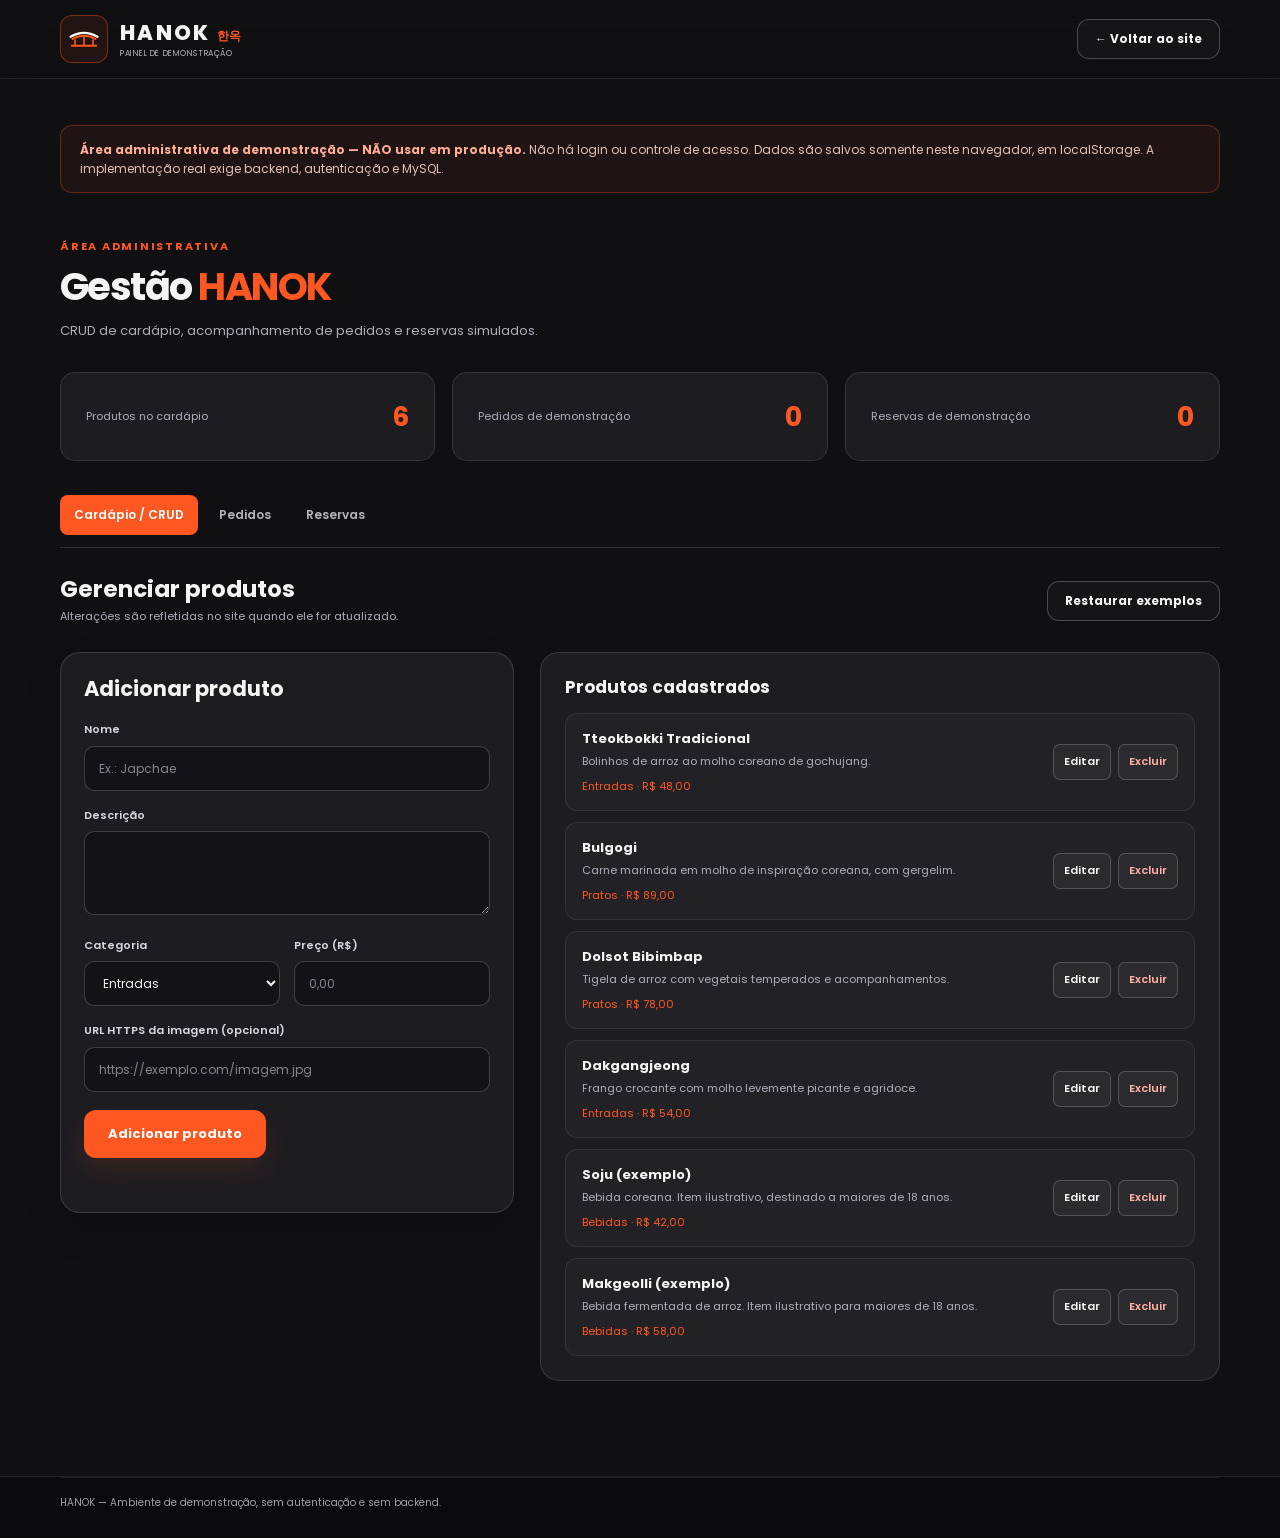
==== project/admin.html @ 53073b42 "feat: organizar website, identidade visual e painel inicial" ====
<!doctype html>
<html lang="pt-BR">
<head>
  <meta charset="utf-8"><meta name="viewport" content="width=device-width, initial-scale=1"><meta name="theme-color" content="#101013">
  <meta name="robots" content="noindex,nofollow"><title>HANOK | Administração de demonstração</title>
  <link rel="preconnect" href="https://fonts.googleapis.com"><link rel="preconnect" href="https://fonts.gstatic.com" crossorigin><link href="https://fonts.googleapis.com/css2?family=Poppins:wght@300;400;500;600;700;800&display=swap" rel="stylesheet">
  <link rel="stylesheet" href="css/styles.css"><script src="js/shared.js" defer></script><script src="js/admin.js" defer></script>
</head>
<body class="admin-page">
  <a class="skip-link" href="#conteudo">Ir para conteúdo</a>
  <header class="site-header"><div class="container header-inner"><a class="brand" href="index.html"><span class="brand-symbol" aria-hidden="true"><svg viewBox="0 0 100 66" fill="none" stroke="currentColor" stroke-linecap="round" stroke-linejoin="round"><path d="M8 26 Q50 1 92 26" stroke="white" stroke-width="7"/><path d="M14 33 Q50 13 86 33" stroke-width="6"/><path d="M22 36V54 M50 28V54 M78 36V54" stroke-width="5"/><path d="M12 54H88" stroke-width="6"/></svg></span><span class="brand-wordmark"><strong>HANOK <small>한옥</small></strong><span>Painel de demonstração</span></span></a><a class="button button-outline button-small" href="index.html">← Voltar ao site</a></div></header>
  <main class="container admin-main" id="conteudo"><div class="admin-alert"><strong>Área administrativa de demonstração — NÃO usar em produção.</strong> Não há login ou controle de acesso. Dados são salvos somente neste navegador, em localStorage. A implementação real exige backend, autenticação e MySQL.</div>
    <div class="section-heading admin-title"><span class="eyebrow">Área administrativa</span><h1>Gestão <span>HANOK</span></h1><p>CRUD de cardápio, acompanhamento de pedidos e reservas simulados.</p></div>
    <section class="stats-grid" aria-label="Resumo"><article class="stat-card"><span>Produtos no cardápio</span><strong id="stat-products">0</strong></article><article class="stat-card"><span>Pedidos de demonstração</span><strong id="stat-orders">0</strong></article><article class="stat-card"><span>Reservas de demonstração</span><strong id="stat-reservations">0</strong></article></section>
    <div class="admin-tabs" role="group" aria-label="Seções de administração"><button type="button" data-panel="products-panel" class="admin-tab active" aria-pressed="true">Cardápio / CRUD</button><button type="button" data-panel="orders-panel" class="admin-tab" aria-pressed="false">Pedidos</button><button type="button" data-panel="reservations-panel" class="admin-tab" aria-pressed="false">Reservas</button></div>
    <section id="products-panel" class="admin-panel" aria-labelledby="products-heading"><div class="section-top"><div><h2 id="products-heading">Gerenciar produtos</h2><p class="muted">Alterações são refletidas no site quando ele for atualizado.</p></div><button id="reset-products" type="button" class="button button-outline button-small">Restaurar exemplos</button></div><div class="admin-columns"><form id="product-form" class="form-card"><h3 id="product-form-title">Adicionar produto</h3><input type="hidden" name="id"><label>Nome <input type="text" name="name" maxlength="75" required placeholder="Ex.: Japchae"></label><label>Descrição <textarea name="description" maxlength="240" rows="3" required></textarea></label><div class="form-row"><label>Categoria <select name="category" required><option value="entradas">Entradas</option><option value="pratos">Pratos</option><option value="bebidas">Bebidas</option></select></label><label>Preço (R$) <input name="price" type="number" step="0.01" min="0.01" max="99999" required placeholder="0,00"></label></div><label>URL HTTPS da imagem (opcional) <input type="url" name="image" maxlength="400" placeholder="https://exemplo.com/imagem.jpg"></label><div class="form-actions"><button class="button button-primary" type="submit" id="save-product">Adicionar produto</button><button class="button button-outline" type="button" id="cancel-edit" hidden>Cancelar edição</button></div><p id="product-feedback" role="status" aria-live="polite" class="form-feedback"></p></form><div class="admin-data-card"><h3>Produtos cadastrados</h3><div id="products-list" class="admin-list" aria-live="polite"></div></div></div></section>
    <section id="orders-panel" class="admin-panel" aria-labelledby="orders-heading" hidden><div class="section-top"><div><h2 id="orders-heading">Pedidos registrados</h2><p class="muted">Somente pedidos simulados feitos neste navegador.</p></div></div><div id="orders-list" class="admin-list" aria-live="polite"></div></section>
    <section id="reservations-panel" class="admin-panel" aria-labelledby="reservations-heading" hidden><div class="section-top"><div><h2 id="reservations-heading">Solicitações de reserva</h2><p class="muted">Não representam reservas confirmadas nem disponibilidade real.</p></div></div><div id="reservations-list" class="admin-list" aria-live="polite"></div></section>
  </main>
  <footer class="site-footer"><div class="container footer-bottom">HANOK — Ambiente de demonstração, sem autenticação e sem backend.</div></footer>
</body>
</html>
---- project/css/styles.css ----
/* HANOK — estilos organizados em arquivo externo, sem Tailwind em tempo de execução. */
:root{color-scheme:dark;--bg:#101013;--bg-2:#151519;--panel:#1c1c21;--panel-2:#25252b;--line:#35353e;--text:#f4f4f5;--muted:#adaeb9;--orange:#ff5722;--orange-hover:#e64a19;--cream:#ffddd1;--shadow:0 18px 58px #0006;--radius:18px}
*,*::before,*::after{box-sizing:border-box}
html{scroll-behavior:smooth;scroll-padding-top:100px}
body{margin:0;background:var(--bg);color:var(--text);font:400 15px/1.6 Poppins,Arial,sans-serif;-webkit-font-smoothing:antialiased}
body:has(dialog[open]){overflow:hidden}
[hidden]{display:none!important}
a{color:inherit;text-decoration:none}
a:hover{color:var(--orange)}
button,input,textarea,select{font:inherit}
button{cursor:pointer}
button:disabled{cursor:not-allowed;opacity:.55}
button,a,input,textarea,select{touch-action:manipulation}
:focus-visible{outline:3px solid #ff9c7d;outline-offset:3px}
img,svg{max-width:100%} img{display:block}
h1,h2,h3,h4,p{margin:0} h1,h2,h3{line-height:1.2}
p{color:var(--muted)}
.container{width:min(1160px,calc(100% - 40px));margin-inline:auto}
.sr-only{position:absolute;width:1px;height:1px;padding:0;margin:-1px;overflow:hidden;clip:rect(0,0,0,0);white-space:nowrap;border:0}
.skip-link{position:fixed;z-index:500;top:-80px;left:20px;padding:12px 18px;background:var(--orange);color:white;border-radius:8px}.skip-link:focus{top:12px}
.muted{color:var(--muted)}
.site-header{position:sticky;top:0;z-index:80;background:#101013f0;border-bottom:1px solid #ffffff18;backdrop-filter:blur(18px)}
.header-inner{min-height:78px;display:flex;align-items:center;justify-content:space-between;gap:22px}
.brand{display:flex;align-items:center;gap:12px;flex:0 0 auto}
.brand:hover{color:white}
.brand-symbol{height:48px;width:48px;display:grid;place-items:center;color:var(--orange);border:1px solid #ff572265;border-radius:12px;background:#ff572215;padding:7px}
.brand-symbol svg{width:100%;height:100%}
.brand-wordmark{display:flex;flex-direction:column;line-height:1.2}
.brand-wordmark strong{font-size:21px;letter-spacing:.11em;font-weight:800}
.brand-wordmark strong small{font-family:'Noto Serif KR',serif;letter-spacing:0;color:var(--orange);font-size:12px}
.brand-wordmark>span{color:#b3b3ba;text-transform:uppercase;letter-spacing:.07em;font-size:8px;margin-top:4px}
.primary-nav{display:flex;align-items:center;gap:24px;font-size:12px;font-weight:600}
.primary-nav a{color:#dddde3;transition:color .2s}.primary-nav a:hover,.primary-nav a:focus-visible{color:var(--orange)}
.primary-nav a.nav-secondary{color:var(--orange)}
.button{display:inline-flex;align-items:center;justify-content:center;gap:9px;min-height:48px;border:1px solid transparent;border-radius:12px;padding:12px 23px;font-size:13px;font-weight:700;line-height:1.3;text-align:center;transition:transform .2s,background .2s,border-color .2s,color .2s}
.button:hover{transform:translateY(-1px)}
.button-primary{background:var(--orange);color:#fff;box-shadow:0 12px 28px #ff572222}
.button-primary:hover{color:#fff;background:var(--orange-hover)}
.button-outline{color:var(--text);background:#ffffff06;border-color:#ffffff39}
.button-outline:hover{color:#fff;background:#ffffff13;border-color:#ff572286}
.button-small{min-height:40px;padding:10px 17px;font-size:12px}
.button-wide{width:100%}
.cart-count{display:grid;place-items:center;min-width:23px;height:23px;border-radius:99px;background:#0003;padding:0 5px}
.mobile-nav-toggle{display:none}
.icon-button{border:0;background:transparent;color:var(--text);border-radius:9px;padding:8px 12px;font-size:22px}
.demo-banner{border-bottom:1px solid #ff57223e;background:#ff57220d;color:#e4c7be;padding:11px 0;font-size:11px;line-height:1.7}
.demo-banner strong{color:#ffac94}
.section{padding:88px 0}
.hero{background:radial-gradient(circle at 52% 33%,#ff572218,transparent 35%),radial-gradient(#ff572217 1px,transparent 1px);background-size:auto,34px 34px;overflow:hidden}
.hero-grid{display:grid;grid-template-columns:1.15fr .85fr;align-items:center;gap:65px}
.eyebrow{text-transform:uppercase;letter-spacing:.16em;color:var(--orange);font-weight:700;font-size:11px}
.accent-dot{display:inline-block;width:8px;height:8px;border-radius:50%;background:var(--orange);margin-right:7px;box-shadow:0 0 0 4px #ff572221}
.hero-copy h1{font-size:clamp(39px,4.45vw,62px);font-weight:800;letter-spacing:-.055em;margin:19px 0 23px}
.hero-copy h1 span,.section-heading h1 span,.section-heading h2 span,.reservation-intro h2 span{color:var(--orange)}
.hero-copy>p{max-width:590px;font-size:15px;line-height:1.9}
.actions{display:flex;flex-wrap:wrap;gap:13px;margin:30px 0 45px}
.hero-highlights{display:grid;grid-template-columns:repeat(3,minmax(0,1fr));border-top:1px solid #ffffff25;padding-top:22px;gap:15px}
.hero-highlights div{display:flex;flex-direction:column;gap:0}.hero-highlights strong{font-size:17px;color:#fff}.hero-highlights span{font-size:10px;color:var(--muted)}
.hero-visual{position:relative}.hero-picture{position:relative;border-radius:26px;background:var(--panel);padding:9px;border:1px solid #ffffff24;box-shadow:var(--shadow)}
.hero-picture>img{width:100%;aspect-ratio:4/5;max-height:500px;object-fit:cover;border-radius:19px;background:linear-gradient(145deg,#663b24,#151519)}
.hero-image-fallback{width:100%;aspect-ratio:4/5;max-height:500px;border-radius:19px;display:flex;flex-direction:column;justify-content:center;align-items:center;gap:8px;background:radial-gradient(circle at 50% 28%,#ff572235,transparent 45%),linear-gradient(145deg,#633523,#1c1c22);border:1px solid #ff572221}.hero-image-fallback strong{font-size:34px;letter-spacing:.22em;color:white}.hero-image-fallback span{font-size:12px;color:#ffbcaa}.hero-image-fallback .hero-image-korean{font-size:54px;font-family:"Noto Serif KR",serif;color:#ff906c}
.dish-caption{display:flex;flex-direction:column;gap:1px;position:absolute;bottom:27px;right:24px;left:24px;background:#101013e8;border:1px solid #ffffff2b;border-radius:13px;padding:15px 19px;backdrop-filter:blur(14px)}
.dish-caption span{font-size:10px;color:#c4c4c9}.dish-caption strong{font-size:15px}
.hero-sticker{position:absolute;top:-16px;left:-30px;background:var(--orange);font-size:12px;font-weight:800;padding:14px 20px;border-radius:14px;box-shadow:0 12px 34px #0005;transform:rotate(-5deg)}
.concept-section{background:var(--bg-2);border-block:1px solid #ffffff0e}
.section-heading{margin-bottom:32px}.section-heading h1,.section-heading h2{font-size:clamp(29px,3vw,42px);letter-spacing:-.04em;margin:7px 0 11px}.section-heading p{font-size:13px}.section-heading.centered{text-align:center;margin-bottom:46px}
.values-grid{display:grid;grid-template-columns:repeat(5,1fr);gap:15px}
.value-card{background:var(--panel);border:1px solid #ffffff17;border-radius:17px;padding:24px 18px;min-height:205px;transition:border-color .2s,transform .2s}.value-card:hover{border-color:#ff572287;transform:translateY(-3px)}
.value-letter{display:grid;place-items:center;height:47px;width:47px;border-radius:12px;border:1px solid #ff572250;background:#ff572215;color:var(--orange);font-size:23px;font-weight:800;margin-bottom:20px}
.value-card h3{font-size:15px;margin-bottom:9px}.value-card p{font-size:11px;line-height:1.7}
.menu-section{background:#111114}.section-top{display:flex;justify-content:space-between;align-items:center;gap:25px;margin-bottom:26px}.section-top .section-heading{margin-bottom:0}
.menu-tools{display:flex;align-items:center;justify-content:space-between;gap:18px;margin-bottom:26px}.menu-filters{display:flex;flex-wrap:wrap;gap:8px;padding:5px;background:#1a1a1e;border:1px solid #ffffff18;border-radius:12px}
.filter-button,.admin-tab,.identity-controls button{border:0;border-radius:8px;background:transparent;color:#b4b4be;font-size:12px;font-weight:600;padding:10px 14px}
.filter-button:hover,.admin-tab:hover,.identity-controls button:hover{color:white;background:#ffffff0e}.filter-button.active,.admin-tab.active,.identity-controls button.active{background:var(--orange);color:white}
.search-field{min-width:240px}.search-field input{border-radius:12px}
input,select,textarea{width:100%;min-height:45px;padding:12px 14px;color:var(--text);background:#131317;border:1px solid #ffffff31;border-radius:10px;outline:none;transition:border-color .2s}
input:focus,textarea:focus,select:focus{border-color:var(--orange);box-shadow:0 0 0 3px #ff57221d}
input::placeholder,textarea::placeholder{color:#858590}input[type=date]{color-scheme:dark}textarea{resize:vertical}
.menu-grid{display:grid;grid-template-columns:repeat(3,minmax(0,1fr));gap:24px}
.product-card{min-width:0;background:var(--panel);border:1px solid #ffffff1f;border-radius:20px;overflow:hidden;display:flex;flex-direction:column;transition:border-color .2s,transform .2s}.product-card:hover{border-color:#ff572275;transform:translateY(-2px)}
.product-image{height:184px;background:linear-gradient(145deg,#473026,#1a1a21);position:relative;overflow:hidden;display:grid;place-items:center}.product-image img{height:100%;width:100%;object-fit:cover;transition:transform .35s}.product-card:hover img{transform:scale(1.045)}
.product-image .no-image{color:#ffc3af;font-size:13px;font-weight:600;text-align:center;padding:16px}
.product-tag{position:absolute;top:13px;right:14px;border:1px solid #ffffff30;background:#101013dc;padding:5px 11px;border-radius:99px;font-size:10px;color:var(--cream);font-weight:700}
.product-content{flex:1;display:flex;flex-direction:column;padding:21px}.product-heading{display:flex;align-items:start;justify-content:space-between;gap:8px}.product-heading h3{font-size:16px}.price{font-size:16px;font-weight:800;color:var(--orange);white-space:nowrap}.product-content p{font-size:11px;line-height:1.8;margin:11px 0 22px;flex:1}.product-card .button{font-size:12px;min-height:42px}
.disclaimer{font-size:11px;margin-top:21px}
.empty-state{grid-column:1/-1;border:1px dashed #ffffff36;border-radius:15px;padding:32px;text-align:center;color:var(--muted)}
.reservation-section{background:radial-gradient(circle at 15% 30%,#ff572213,transparent 50%),#151519;border-top:1px solid #ffffff12}
.reservation-grid{display:grid;grid-template-columns:.9fr 1.1fr;gap:65px;align-items:start}
.reservation-intro{padding-top:25px}.reservation-intro h2{font-size:clamp(31px,3.4vw,46px);letter-spacing:-.04em;margin:13px 0 19px}.reservation-intro>p{font-size:13px;line-height:1.9}
.info-note{border:1px solid #ff572247;border-left:3px solid var(--orange);background:#ff572210;padding:16px 19px;margin-top:28px;border-radius:10px;font-size:11px;color:#e9c8bc}
.info-note strong{font-size:12px;color:#ffac94}.info-note p{font-size:11px;line-height:1.7;margin-top:6px;color:#d2bfb9}.info-note.compact{margin-top:0;margin-bottom:14px}
.form-card{background:var(--panel);border:1px solid #ffffff23;border-radius:20px;padding:30px;box-shadow:0 16px 38px #0002}.form-card h3{font-size:21px;margin-bottom:20px}
.form-card>label,.form-card .form-row{margin-bottom:16px}
.form-row{display:grid;grid-template-columns:1fr 1fr;gap:14px}
form label{display:block;font-size:11px;font-weight:600;color:#d7d7df}
form label input,form label select,form label textarea{margin-top:7px;font-weight:400;font-size:12px}
.form-feedback{min-height:20px;margin-top:11px;font-size:11px;color:#bdebc7}.form-feedback.error{color:#ff9f94}
.site-footer{background:#0a0a0c;border-top:1px solid #ffffff1a}.footer-grid{display:grid;grid-template-columns:2fr 1fr 1.3fr;gap:55px;padding-top:54px;padding-bottom:40px}.footer-brand{font-size:23px;font-weight:800;letter-spacing:.13em}.footer-brand span{color:var(--orange);font-size:14px}.footer-grid h3{font-size:12px;text-transform:uppercase;letter-spacing:.06em;margin:6px 0 15px}.footer-grid a{font-size:12px;display:block;margin-bottom:8px;color:#ccc}.footer-grid a:hover{color:var(--orange)}.footer-grid p{font-size:11px;line-height:1.7;margin-top:10px}.footer-bottom{font-size:10px;color:#a0a0aa;border-top:1px solid #ffffff16;padding:17px 0 27px}
.cart-dialog{width:min(510px,calc(100% - 22px));max-height:min(89vh,870px);margin:auto;padding:0;color:var(--text);background:var(--panel);border:1px solid #ffffff35;border-radius:19px;box-shadow:var(--shadow);overflow:hidden}
.cart-dialog::backdrop{background:#000b;backdrop-filter:blur(5px)}.dialog-heading{padding:21px 24px;display:flex;align-items:start;justify-content:space-between;border-bottom:1px solid #ffffff1b}.dialog-heading h2{font-size:25px;margin-top:6px}.dialog-scroll{max-height:calc(89vh - 100px);overflow:auto;padding:20px 24px 24px}.cart-items{display:flex;flex-direction:column;gap:12px}
.cart-line{display:flex;align-items:center;justify-content:space-between;gap:12px;padding:12px 0;border-bottom:1px solid #ffffff18}.cart-line-info{min-width:0}.cart-line-info strong{display:block;font-size:12px}.cart-line-info span{font-size:11px;color:var(--muted)}.quantity-controls{display:flex;align-items:center;gap:6px;flex-shrink:0}.quantity-controls button{border:1px solid #ffffff38;background:#ffffff0b;color:#fff;width:28px;height:28px;border-radius:8px}.quantity-controls span{min-width:19px;text-align:center;font-size:12px}
.cart-total{display:flex;justify-content:space-between;align-items:center;padding:20px 0;margin-bottom:7px;border-bottom:1px solid #ffffff22;font-size:12px}.cart-total strong{font-size:22px;color:var(--orange)}.order-form{display:grid;gap:14px}.order-form .button{margin-top:3px}.order-form .form-feedback{margin-top:0}
.toast{position:fixed;z-index:120;bottom:25px;left:50%;transform:translate(-50%,15px);background:var(--panel-2);border:1px solid #ff57227d;color:#fff;padding:11px 20px;font-size:12px;border-radius:12px;box-shadow:var(--shadow);opacity:0;pointer-events:none;transition:opacity .2s,transform .2s}.toast.visible{opacity:1;transform:translate(-50%,0)}
/* Administração de demonstração */
.admin-main{padding-top:46px;padding-bottom:95px;min-height:calc(100vh - 175px)}
.admin-alert{background:#ff572210;border:1px solid #ff572250;padding:14px 19px;border-radius:12px;color:#e3c1b5;font-size:12px}.admin-alert strong{color:#ffad94}.admin-title{margin:40px 0 30px}
.stats-grid{display:grid;grid-template-columns:repeat(3,1fr);gap:17px;margin-bottom:34px}
.stat-card{padding:22px 25px;border-radius:15px;background:var(--panel);border:1px solid #ffffff1b;display:flex;justify-content:space-between;align-items:center;gap:15px}.stat-card span{font-size:11px;color:var(--muted)}.stat-card strong{font-size:27px;color:var(--orange)}
.admin-tabs{display:flex;gap:7px;border-bottom:1px solid #ffffff24;padding-bottom:12px;margin-bottom:28px}
.admin-panel h2{font-size:23px}.admin-panel .section-top p{font-size:11px;margin-top:5px}.admin-columns{display:grid;grid-template-columns:minmax(280px,.8fr) minmax(360px,1.2fr);gap:26px;align-items:start}.admin-columns .form-card{padding:23px}.form-actions{display:flex;gap:8px;flex-wrap:wrap;margin-top:18px}.admin-data-card{background:var(--panel);border:1px solid #ffffff22;border-radius:19px;padding:24px}.admin-data-card h3{margin-bottom:16px;font-size:17px}
.admin-list{display:flex;flex-direction:column;gap:11px}
.admin-item{background:#ffffff06;border:1px solid #ffffff16;border-radius:12px;padding:15px 16px;display:flex;justify-content:space-between;align-items:center;gap:16px}
.admin-item-main{min-width:0;overflow-wrap:anywhere}.admin-item-main strong{font-size:13px;display:block}.admin-item-main p{font-size:11px;line-height:1.6;margin-top:3px}.admin-item-main .meta{font-size:11px;color:var(--orange);margin-top:7px}
.admin-item-actions{display:flex;gap:7px;align-items:center;flex-wrap:wrap;justify-content:flex-end}.small-action{padding:8px 10px;background:#ffffff0b;border:1px solid #ffffff32;border-radius:7px;color:#f5f5f5;font-size:11px;font-weight:600}.small-action:hover{border-color:var(--orange)}.small-action.danger{color:#ffb1a3}.status-select{width:auto;max-width:155px;min-height:37px;font-size:11px;padding:8px}.admin-empty{padding:25px;text-align:center;border:1px dashed #ffffff2d;border-radius:12px;font-size:12px;color:var(--muted)}
/* Brand book preservado em página própria */
.identity-main{padding-top:50px;padding-bottom:85px}.identity-controls{display:flex;align-items:center;justify-content:flex-end;gap:8px;margin-bottom:26px}.identity-controls span{font-size:12px;color:var(--muted)}.identity-controls button{border:1px solid #ffffff22}
.identity-grid{display:grid;grid-template-columns:repeat(3,minmax(0,1fr));gap:18px}.identity-card{min-height:255px;border:1px solid #ffffff20;background:#101013;display:flex;align-items:center;justify-content:space-between;flex-direction:column;position:relative;border-radius:18px;padding:24px;transition:background .25s}
.identity-card[data-bg=light]{background:#f4f4f5}.identity-card[data-bg=orange]{background:#ff5722}.identity-wide{grid-column:span 2}.variant-label,.variant-use{font-size:10px;color:#adaeb9;align-self:flex-start}.variant-use{align-self:center;text-align:center}.identity-card[data-bg=light] .variant-label,.identity-card[data-bg=light] .variant-use{color:#595963}.identity-card[data-bg=orange] .variant-label,.identity-card[data-bg=orange] .variant-use{color:#fff4ef}
.identity-mark{color:#fff}.identity-card[data-bg=light] .identity-mark{color:#101013}.identity-card[data-bg=orange] .identity-mark{color:white}
.identity-mark svg{width:90px;height:61px;fill:none;stroke-linecap:round;stroke-linejoin:round}.identity-mark .roof-top{stroke:#fff;stroke-width:7}.identity-mark .roof-main{stroke:#ff5722;stroke-width:5}.identity-card[data-bg=light] .roof-top{stroke:#181818}.identity-card[data-bg=orange] .roof-main{stroke:#fff}.identity-card[data-bg=orange] .roof-top{stroke:#101013}
.centered-logo{display:flex;flex-direction:column;align-items:center;gap:3px}.centered-logo strong,.horizontal-logo strong{font-size:26px;font-weight:800;letter-spacing:.12em;line-height:1.2}.centered-logo em,.horizontal-logo em{font-family:'Noto Serif KR',serif;font-style:normal;font-size:13px;color:var(--orange)}.identity-card[data-bg=orange] em{color:#fff}.identity-mark small{font-size:8px;letter-spacing:.1em;color:var(--orange);font-weight:700;text-align:center}.identity-card[data-bg=orange] .identity-mark small{color:#fff}.horizontal-logo{display:flex;gap:16px;align-items:center}.horizontal-logo>div{display:flex;flex-direction:column;border-left:1px solid #ffffff40;padding-left:15px}.identity-card[data-bg=light] .horizontal-logo>div{border-color:#10101340}
.app-icon{background:var(--orange);border-radius:19px;padding:11px;display:grid;place-items:center}.app-icon svg{width:72px}.app-icon .roof-main{stroke:white}.app-icon .roof-top{stroke:#101013}.seal{width:125px;height:125px;border:2px dashed var(--orange);border-radius:50%;display:flex;align-items:center;justify-content:center;flex-direction:column;padding:12px}.seal svg{width:60px;height:45px}.seal small{font-size:8px}.seal strong{font-family:'Noto Serif KR',serif;font-size:14px}.neon-sign{background:#18181b;border:1px solid #ff572251;box-shadow:0 0 30px #ff572222;padding:17px 28px;border-radius:16px}.neon-sign strong{color:#fff}.neon-sign>div{border-color:#ffffff33}.palette-section{margin-top:58px}.palette-grid{display:grid;grid-template-columns:repeat(3,1fr);gap:18px}.palette-grid>div{background:var(--panel);border:1px solid #ffffff25;border-radius:15px;overflow:hidden;padding-bottom:15px;display:flex;flex-direction:column;align-items:center;gap:4px}.palette-grid span{width:100%;height:75px;margin-bottom:9px}.palette-grid strong{font-size:12px}.palette-grid code{font-size:11px;color:var(--muted)}
@media (max-width:1050px){.primary-nav{gap:14px}.header-inner{gap:12px}.values-grid{grid-template-columns:repeat(3,1fr)}.menu-grid{grid-template-columns:repeat(2,1fr)}.hero-grid{gap:40px}.reservation-grid{gap:35px}.admin-columns{grid-template-columns:1fr}.identity-grid{grid-template-columns:repeat(2,minmax(0,1fr))}}
@media (max-width:760px){html{scroll-padding-top:75px}.container{width:min(100% - 32px,1160px)}.site-header .header-inner{min-height:68px}.brand-symbol{width:43px;height:43px}.brand-wordmark strong{font-size:18px}.brand-wordmark>span{max-width:150px}.mobile-nav-toggle{display:block;margin-left:auto}.header-cart{min-height:35px;padding:8px 10px;font-size:11px}.primary-nav{position:absolute;top:100%;left:0;right:0;background:#151519;border-bottom:1px solid #ffffff30;display:none;flex-direction:column;align-items:stretch;gap:0;padding:7px 16px 16px}.primary-nav.open{display:flex}.primary-nav a{padding:10px 7px}.section{padding:65px 0}.hero-grid{grid-template-columns:1fr;gap:55px}.hero-copy{text-align:center}.hero-copy>p{margin:auto}.actions{justify-content:center}.hero-highlights{text-align:center}.hero-visual{max-width:450px;width:90%;margin:auto}.hero-sticker{left:-12px}.hero-picture>img{max-height:400px}.values-grid{grid-template-columns:repeat(2,1fr)}.section-top{align-items:start}.menu-tools{align-items:stretch;flex-direction:column}.search-field{min-width:0;width:100%}.reservation-grid{grid-template-columns:1fr;gap:27px}.reservation-intro{padding:0}.footer-grid{grid-template-columns:1fr 1fr;gap:30px}.footer-grid>div:first-child{grid-column:1/-1}.stats-grid{grid-template-columns:1fr;gap:10px}.stat-card{padding:15px 19px}.identity-grid{grid-template-columns:1fr 1fr}.identity-wide{grid-column:span 2}}
@media (max-width:540px){.brand-wordmark>span{font-size:7px}.header-cart{font-size:0;gap:0}.header-cart::before{content:'Pedido';font-size:11px;margin-right:7px}.hero-copy h1{font-size:clamp(35px,9vw,45px)}.hero-highlights strong{font-size:14px}.hero-highlights span{font-size:9px}.values-grid{grid-template-columns:1fr 1fr;gap:10px}.value-card{min-height:187px;padding:16px 14px}.value-letter{margin-bottom:12px}.value-card h3{font-size:13px}.value-card p{font-size:10px}.menu-grid{grid-template-columns:1fr;gap:16px}.product-image{height:205px}.section-top{flex-direction:column}.form-row{grid-template-columns:1fr}.form-card{padding:22px}.footer-grid{grid-template-columns:1fr}.footer-grid>div:first-child{grid-column:auto}.admin-tabs{flex-wrap:wrap}.admin-item{flex-direction:column;align-items:stretch}.admin-item-actions{justify-content:flex-start}.identity-controls{justify-content:flex-start;flex-wrap:wrap}.identity-grid{grid-template-columns:1fr}.identity-wide{grid-column:auto}.identity-card{min-height:260px}.palette-grid{gap:8px}.palette-grid span{height:60px}.palette-grid code{font-size:9px}.dialog-scroll{padding:17px}.cart-dialog{max-height:94vh}.dialog-scroll{max-height:calc(94vh - 98px)}}
@media (prefers-reduced-motion:reduce){html{scroll-behavior:auto}*,*::before,*::after{animation-duration:.01ms!important;transition-duration:.01ms!important}}

.palette-grid .palette-orange{background:#ff5722}.palette-grid .palette-black{background:#101013}.palette-grid .palette-white{background:#f4f4f5}
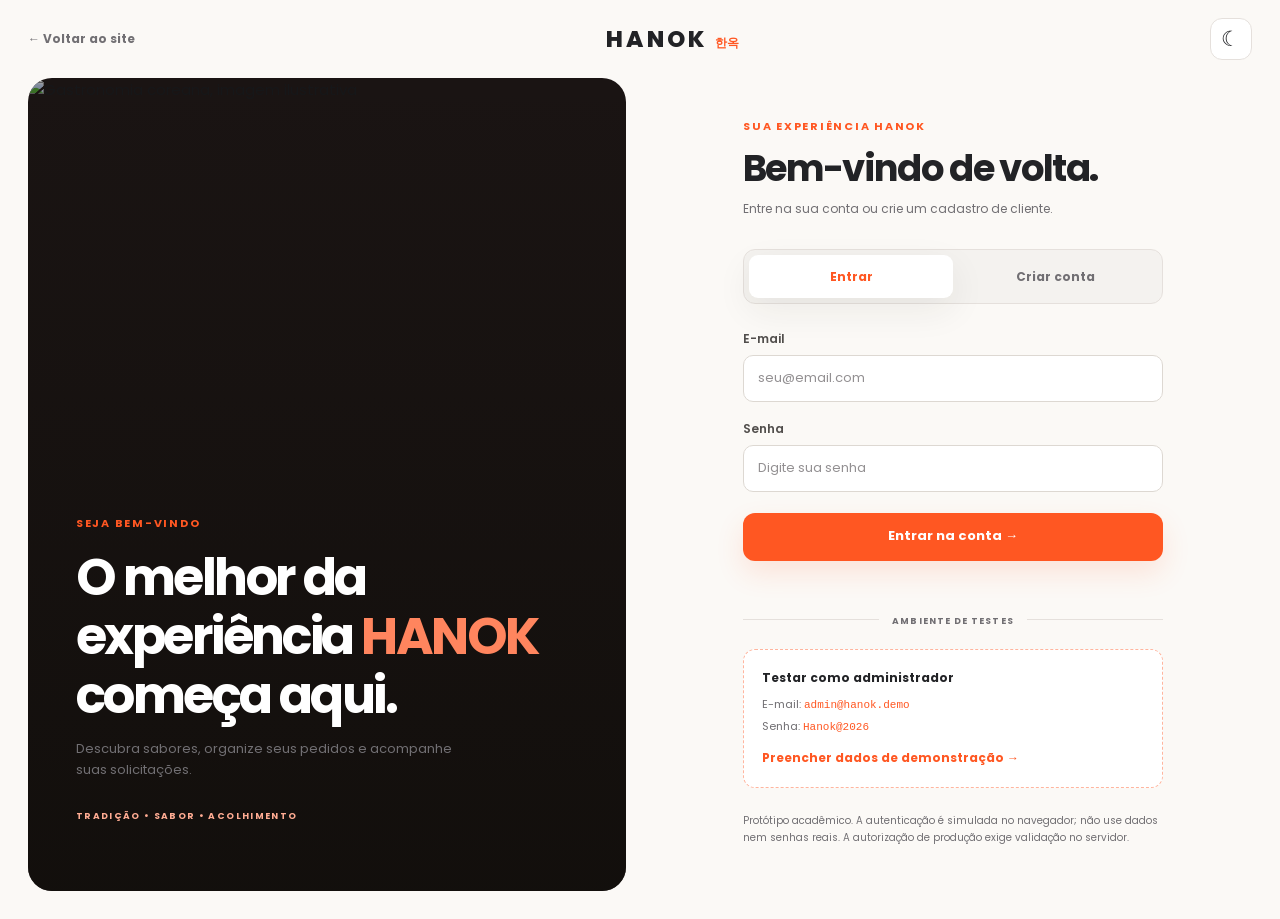
==== commit ea7397b0: "feat: adicionar login, temas, contas e painel administrativo" ====
--- a/project/admin.html
+++ b/project/admin.html
@@ -1,22 +1,68 @@
 <!doctype html>
 <html lang="pt-BR">
 <head>
-  <meta charset="utf-8"><meta name="viewport" content="width=device-width, initial-scale=1"><meta name="theme-color" content="#101013">
-  <meta name="robots" content="noindex,nofollow"><title>HANOK | Administração de demonstração</title>
-  <link rel="preconnect" href="https://fonts.googleapis.com"><link rel="preconnect" href="https://fonts.gstatic.com" crossorigin><link href="https://fonts.googleapis.com/css2?family=Poppins:wght@300;400;500;600;700;800&display=swap" rel="stylesheet">
-  <link rel="stylesheet" href="css/styles.css"><script src="js/shared.js" defer></script><script src="js/admin.js" defer></script>
+  <meta charset="utf-8"><meta name="viewport" content="width=device-width, initial-scale=1"><meta name="theme-color" content="#101013"><meta name="robots" content="noindex,nofollow">
+  <title>HANOK Studio | Painel administrativo</title>
+  <link rel="preconnect" href="https://fonts.googleapis.com"><link rel="preconnect" href="https://fonts.gstatic.com" crossorigin><link href="https://fonts.googleapis.com/css2?family=Poppins:wght@400;500;600;700;800&display=swap" rel="stylesheet">
+  <link rel="stylesheet" href="css/styles.css"><link rel="stylesheet" href="css/modern.css">
+  <script src="js/theme.js" defer></script><script src="js/shared.js" defer></script><script src="js/auth.js" defer></script><script src="js/ui.js" defer></script><script src="js/admin.js" defer></script>
 </head>
-<body class="admin-page">
+<body class="dashboard-body protected-page">
   <a class="skip-link" href="#conteudo">Ir para conteúdo</a>
-  <header class="site-header"><div class="container header-inner"><a class="brand" href="index.html"><span class="brand-symbol" aria-hidden="true"><svg viewBox="0 0 100 66" fill="none" stroke="currentColor" stroke-linecap="round" stroke-linejoin="round"><path d="M8 26 Q50 1 92 26" stroke="white" stroke-width="7"/><path d="M14 33 Q50 13 86 33" stroke-width="6"/><path d="M22 36V54 M50 28V54 M78 36V54" stroke-width="5"/><path d="M12 54H88" stroke-width="6"/></svg></span><span class="brand-wordmark"><strong>HANOK <small>한옥</small></strong><span>Painel de demonstração</span></span></a><a class="button button-outline button-small" href="index.html">← Voltar ao site</a></div></header>
-  <main class="container admin-main" id="conteudo"><div class="admin-alert"><strong>Área administrativa de demonstração — NÃO usar em produção.</strong> Não há login ou controle de acesso. Dados são salvos somente neste navegador, em localStorage. A implementação real exige backend, autenticação e MySQL.</div>
-    <div class="section-heading admin-title"><span class="eyebrow">Área administrativa</span><h1>Gestão <span>HANOK</span></h1><p>CRUD de cardápio, acompanhamento de pedidos e reservas simulados.</p></div>
-    <section class="stats-grid" aria-label="Resumo"><article class="stat-card"><span>Produtos no cardápio</span><strong id="stat-products">0</strong></article><article class="stat-card"><span>Pedidos de demonstração</span><strong id="stat-orders">0</strong></article><article class="stat-card"><span>Reservas de demonstração</span><strong id="stat-reservations">0</strong></article></section>
-    <div class="admin-tabs" role="group" aria-label="Seções de administração"><button type="button" data-panel="products-panel" class="admin-tab active" aria-pressed="true">Cardápio / CRUD</button><button type="button" data-panel="orders-panel" class="admin-tab" aria-pressed="false">Pedidos</button><button type="button" data-panel="reservations-panel" class="admin-tab" aria-pressed="false">Reservas</button></div>
-    <section id="products-panel" class="admin-panel" aria-labelledby="products-heading"><div class="section-top"><div><h2 id="products-heading">Gerenciar produtos</h2><p class="muted">Alterações são refletidas no site quando ele for atualizado.</p></div><button id="reset-products" type="button" class="button button-outline button-small">Restaurar exemplos</button></div><div class="admin-columns"><form id="product-form" class="form-card"><h3 id="product-form-title">Adicionar produto</h3><input type="hidden" name="id"><label>Nome <input type="text" name="name" maxlength="75" required placeholder="Ex.: Japchae"></label><label>Descrição <textarea name="description" maxlength="240" rows="3" required></textarea></label><div class="form-row"><label>Categoria <select name="category" required><option value="entradas">Entradas</option><option value="pratos">Pratos</option><option value="bebidas">Bebidas</option></select></label><label>Preço (R$) <input name="price" type="number" step="0.01" min="0.01" max="99999" required placeholder="0,00"></label></div><label>URL HTTPS da imagem (opcional) <input type="url" name="image" maxlength="400" placeholder="https://exemplo.com/imagem.jpg"></label><div class="form-actions"><button class="button button-primary" type="submit" id="save-product">Adicionar produto</button><button class="button button-outline" type="button" id="cancel-edit" hidden>Cancelar edição</button></div><p id="product-feedback" role="status" aria-live="polite" class="form-feedback"></p></form><div class="admin-data-card"><h3>Produtos cadastrados</h3><div id="products-list" class="admin-list" aria-live="polite"></div></div></div></section>
-    <section id="orders-panel" class="admin-panel" aria-labelledby="orders-heading" hidden><div class="section-top"><div><h2 id="orders-heading">Pedidos registrados</h2><p class="muted">Somente pedidos simulados feitos neste navegador.</p></div></div><div id="orders-list" class="admin-list" aria-live="polite"></div></section>
-    <section id="reservations-panel" class="admin-panel" aria-labelledby="reservations-heading" hidden><div class="section-top"><div><h2 id="reservations-heading">Solicitações de reserva</h2><p class="muted">Não representam reservas confirmadas nem disponibilidade real.</p></div></div><div id="reservations-list" class="admin-list" aria-live="polite"></div></section>
-  </main>
-  <footer class="site-footer"><div class="container footer-bottom">HANOK — Ambiente de demonstração, sem autenticação e sem backend.</div></footer>
+  <div class="dashboard-shell">
+    <aside class="dashboard-sidebar" id="admin-sidebar" aria-label="Menu administrativo">
+      <a href="index.html" class="admin-brand" data-page-transition><span class="admin-brand-mark">⌂</span><span><strong>HANOK</strong><small>STUDIO · ADMIN</small></span></a>
+      <div class="side-caption">GERENCIAMENTO</div>
+      <nav class="side-links" aria-label="Seções do painel">
+        <button type="button" data-view="overview" class="side-link active" aria-current="page"><span class="side-ico">▦</span> Visão geral</button>
+        <button type="button" data-view="products" class="side-link"><span class="side-ico">◫</span> Cardápio</button>
+        <button type="button" data-view="orders" class="side-link"><span class="side-ico">▤</span> Pedidos <span class="side-count" id="sidebar-orders">0</span></button>
+        <button type="button" data-view="reservations" class="side-link"><span class="side-ico">▣</span> Reservas</button>
+        <button type="button" data-view="users" class="side-link"><span class="side-ico">♙</span> Usuários e acessos</button>
+      </nav>
+      <div class="side-caption">PREFERÊNCIAS</div>
+      <nav class="side-links" aria-label="Preferências">
+        <button type="button" data-view="settings" class="side-link"><span class="side-ico">⚙</span> Configurações</button>
+        <a href="index.html" class="side-link" data-page-transition><span class="side-ico">↗</span> Visitar site</a>
+        <a href="identidade.html" class="side-link" data-page-transition><span class="side-ico">◈</span> Identidade visual</a>
+      </nav>
+      <div class="sidebar-bottom"><div class="side-demo-tag">● Ambiente de demonstração</div><button type="button" class="side-link logout-link" id="admin-logout"><span class="side-ico">⇥</span> Sair da conta</button></div>
+    </aside>
+    <div class="dashboard-workspace">
+      <header class="dashboard-topbar">
+        <button id="sidebar-toggle" type="button" class="top-icon mobile-sidebar-trigger" aria-label="Abrir menu" aria-expanded="false">☰</button>
+        <div class="dashboard-breadcrumb">HANOK <span>/</span> <strong id="breadcrumb-current">Visão geral</strong></div>
+        <label class="admin-top-search"><span aria-hidden="true">⌕</span><input id="admin-search" type="search" placeholder="Pesquisar nesta seção..." aria-label="Pesquisar registros"></label>
+        <button type="button" data-theme-toggle class="top-icon" aria-label="Alterar tema"><span data-theme-icon>☾</span></button>
+        <div class="admin-top-user"><span class="avatar avatar-admin">A</span><span><strong id="admin-name">Admin</strong><small>Administrador</small></span></div>
+      </header>
+      <main id="conteudo" class="dashboard-content">
+        <div class="prototype-warning"><strong>DEMONSTRAÇÃO LOCAL</strong><span>Contas, perfis e registros são simulados neste navegador. Sem servidor, MySQL ou autorização real.</span></div>
+        <div class="dashboard-heading"><div><span class="eyebrow">HANOK • CENTRAL DE CONTROLE</span><h1 id="view-title">Visão geral</h1><p id="view-description">Acompanhe as operações do protótipo em um só lugar.</p></div><div class="heading-actions"><span class="today-chip" id="today-chip"></span><button type="button" class="button button-primary button-small" id="main-cta">+ Novo produto</button></div></div>
+        <section class="dashboard-view active" data-page="overview" aria-label="Visão geral">
+          <div class="dashboard-metrics">
+            <article class="metric-tile"><div><span>Produtos no cardápio</span><strong id="stat-products">0</strong><small>Itens disponíveis</small></div><span class="metric-icon">◫</span></article>
+            <article class="metric-tile"><div><span>Pedidos registrados</span><strong id="stat-orders">0</strong><small>Simulados neste dispositivo</small></div><span class="metric-icon">▤</span></article>
+            <article class="metric-tile"><div><span>Reservas solicitadas</span><strong id="stat-reservations">0</strong><small>Aguardando gerenciamento</small></div><span class="metric-icon">◷</span></article>
+            <article class="metric-tile"><div><span>Contas cadastradas</span><strong id="stat-users">0</strong><small>Clientes e administradores</small></div><span class="metric-icon">♙</span></article>
+          </div>
+          <div class="dashboard-two-col"><section class="dash-card"><div class="dash-card-heading"><div><h2>Últimos pedidos</h2><p>Atualizações recentes</p></div><button class="text-action" type="button" data-jump="orders">Ver todos →</button></div><div id="recent-orders" class="record-stack"></div></section><section class="dash-card"><div class="dash-card-heading"><div><h2>Próximas reservas</h2><p>Solicitações registradas</p></div><button class="text-action" type="button" data-jump="reservations">Ver todas →</button></div><div id="recent-reservations" class="record-stack"></div></section></div>
+          <section class="dash-feature"><div class="dash-feature-copy"><span class="eyebrow">FEITO PARA O SEU NEGÓCIO</span><h2>O cuidado da HANOK, em cada detalhe.</h2><p>Gerencie produtos, atendimentos e perfis com uma experiência centralizada.</p></div><img src="https://images.unsplash.com/photo-1544025162-d76694265947?auto=format&fit=crop&w=950&q=80" alt="Prato ilustrativo de gastronomia" loading="lazy"></section>
+        </section>
+        <section class="dashboard-view" data-page="products" aria-label="Gerenciamento de cardápio" hidden>
+          <div class="panel-heading"><div><h2>Itens do cardápio</h2><p>Crie, edite e exclua produtos ilustrativos.</p></div><button id="reset-products" type="button" class="button button-outline button-small">Restaurar exemplos</button></div>
+          <div class="dashboard-two-col product-admin-layout"><form id="product-form" class="dash-card input-card"><h3 id="product-form-title">Adicionar produto</h3><input type="hidden" name="id"><label>Nome do produto<input type="text" name="name" maxlength="75" minlength="2" required placeholder="Ex.: Japchae"></label><label>Descrição<textarea name="description" maxlength="240" rows="3" minlength="5" required placeholder="Descreva os ingredientes..."></textarea></label><div class="form-row"><label>Categoria<select name="category" required><option value="entradas">Entradas</option><option value="pratos">Pratos</option><option value="bebidas">Bebidas</option></select></label><label>Preço (R$)<input name="price" type="number" step="0.01" min="0.01" max="99999" required placeholder="0,00"></label></div><label>Imagem (URL HTTPS)<input type="url" name="image" maxlength="400" placeholder="https://images.unsplash.com/..."></label><div class="form-actions"><button class="button button-primary" type="submit" id="save-product">Adicionar produto</button><button class="button button-outline" type="button" id="cancel-edit" hidden>Cancelar</button></div><p id="product-feedback" role="status" aria-live="polite" class="form-feedback"></p></form><div class="dash-card"><div class="dash-card-heading"><h3>Produtos cadastrados</h3><span class="count-pill" id="product-count">0 itens</span></div><div id="products-list" class="record-stack" aria-live="polite"></div></div></div>
+        </section>
+        <section class="dashboard-view" data-page="orders" aria-label="Pedidos" hidden><div class="panel-heading"><div><h2>Gerenciar pedidos</h2><p>Acompanhe os estágios do preparo. Todos os pedidos são simulações locais.</p></div></div><div class="dash-card"><div id="orders-list" class="record-stack" aria-live="polite"></div></div></section>
+        <section class="dashboard-view" data-page="reservations" aria-label="Reservas" hidden><div class="panel-heading"><div><h2>Controle de reservas</h2><p>Altere o status de solicitações feitas no protótipo.</p></div></div><div class="dash-card"><div id="reservations-list" class="record-stack" aria-live="polite"></div></div></section>
+        <section class="dashboard-view" data-page="users" aria-label="Usuários e acessos" hidden>
+          <div class="panel-heading"><div><h2>Usuários cadastrados</h2><p>Gerencie perfis <strong>cliente</strong> e <strong>administrador</strong> — somente neste dispositivo.</p></div><span class="count-pill" id="user-count">0 usuários</span></div>
+          <div class="dash-card table-panel"><div class="table-scroll"><table class="users-table"><thead><tr><th>Usuário</th><th>Perfil</th><th>Status</th><th>Cadastro</th><th>Gerenciar acesso</th></tr></thead><tbody id="users-tbody"></tbody></table></div><div id="users-empty" class="empty-state" hidden>Nenhum usuário encontrado.</div></div>
+        </section>
+        <section class="dashboard-view" data-page="settings" aria-label="Configurações" hidden><div class="dashboard-two-col"><section class="dash-card"><h2>Experiência visual</h2><p>Defina a aparência do site e do painel. A preferência é mantida no navegador.</p><div class="settings-option"><span><strong>Modo claro ou escuro</strong><small>Alterne quando quiser</small></span><button type="button" data-theme-toggle class="button button-outline button-small">Alternar tema <span data-theme-icon>☾</span></button></div><div class="settings-option"><span><strong>Área do cliente</strong><small>Pedidos e reservas da sua conta</small></span><a class="text-action" href="minha-conta.html">Minha conta →</a></div></section><section class="dash-card"><h2>Sobre esta demonstração</h2><p>Os dados residem no localStorage e a sessão no sessionStorage. Qualquer pessoa com acesso ao navegador pode inspecioná-los ou alterá-los. A autorização é somente visual, não protege uma API real.</p><div class="info-note compact"><strong>Para produção</strong><p>Implementar autenticação, autorização no servidor, banco MySQL, monitoramento, rate limit e política de privacidade.</p></div></section></div></section>
+      </main>
+    </div>
+  </div>
+  <div id="global-notices" class="notice-stack" aria-live="polite"></div>
 </body>
 </html>
--- a/project/css/modern.css
+++ b/project/css/modern.css
@@ -0,0 +1,199 @@
+/* HANOK · versão 2 — temas, animações, autenticação e dashboard.
+   Todas as páginas usam CSS externo; nenhum framework ou build é necessário. */
+:root{--surface:#1c1c21;--surface-alt:#24242a;--surface-edge:#37373e;--surface-soft:#17171b;--sidebar:#15191d;--sidebar-line:#2e3439;--shadow-card:0 14px 36px rgba(0,0,0,.12);--error:#ed6c5e;--success:#39bb8c}
+html[data-theme=light]{color-scheme:light;--bg:#fbf9f6;--bg-2:#f6f2ed;--panel:#fff;--panel-2:#f5f2ef;--line:#e6e0da;--text:#222326;--muted:#716f73;--cream:#ed6b3c;--surface:#fff;--surface-alt:#f4f2ef;--surface-edge:#e5e0dc;--surface-soft:#faf7f4;--shadow:0 18px 50px rgba(35,23,17,.09);--shadow-card:0 12px 36px rgba(49,38,30,.07)}
+html[data-theme=light] body{background:var(--bg);color:var(--text)}
+html[data-theme=light] p{color:var(--muted)}
+html[data-theme=light] .site-header{background:#fffdfaef;border-color:#ebe6e0}
+html[data-theme=light] .brand:hover{color:var(--text)}
+html[data-theme=light] .brand-wordmark>span{color:#6f6d71}
+html[data-theme=light] .primary-nav a{color:#4b494d}
+html[data-theme=light] .primary-nav a.nav-secondary{color:var(--orange)}
+html[data-theme=light] .button-outline{background:#fff;color:var(--text);border-color:#d9d4ce}
+html[data-theme=light] .button-outline:hover{background:#fff0e9;color:var(--orange);border-color:var(--orange)}
+html[data-theme=light] .demo-banner{color:#8c4931;background:#fff1e9;border-color:#ffe2d5}
+html[data-theme=light] .demo-banner strong{color:#ad4019}
+html[data-theme=light] .hero{background:radial-gradient(circle at 60% 32%,#ff57221b,transparent 35%),radial-gradient(#ff572215 1px,transparent 1px);background-size:auto,34px 34px}
+html[data-theme=light] .hero-highlights{border-color:#ddd5cf}
+html[data-theme=light] .hero-highlights strong{color:var(--text)}
+html[data-theme=light] .concept-section,html[data-theme=light] .reservation-section{background:var(--bg-2);border-color:#eee8e1}
+html[data-theme=light] .menu-section{background:#fffdfa}
+html[data-theme=light] .value-card,html[data-theme=light] .product-card,html[data-theme=light] .form-card{background:var(--panel);border-color:var(--line);box-shadow:var(--shadow-card)}
+html[data-theme=light] .menu-filters{background:#f3eee9;border-color:#e8dfd6}
+html[data-theme=light] .filter-button,html[data-theme=light] .admin-tab,html[data-theme=light] .identity-controls button{color:#6a6460}
+html[data-theme=light] .filter-button.active,html[data-theme=light] .admin-tab.active,html[data-theme=light] .identity-controls button.active{color:#fff}
+html[data-theme=light] .filter-button:hover:not(.active){color:var(--orange);background:#fff}
+html[data-theme=light] input,html[data-theme=light] textarea,html[data-theme=light] select{color:var(--text);background:#fff;border-color:#ddd8d2}
+html[data-theme=light] input::placeholder,html[data-theme=light] textarea::placeholder{color:#939092}
+html[data-theme=light] input[type=date]{color-scheme:light}
+html[data-theme=light] form label{color:#514e4c}
+html[data-theme=light] .info-note{background:#fff2eb;color:#924323;border-color:#ffae90}
+html[data-theme=light] .info-note strong{color:#a73c16}
+html[data-theme=light] .info-note p{color:#754f42}
+html[data-theme=light] .site-footer{background:#f0ebe5;border-color:#ded5cd}
+html[data-theme=light] .footer-grid a{color:#504b49}
+html[data-theme=light] .footer-grid a:hover{color:var(--orange)}
+html[data-theme=light] .footer-bottom{border-color:#d7d0c9;color:#736d69}
+html[data-theme=light] .cart-dialog{background:#fff;border-color:#dfd6ce}
+html[data-theme=light] .dialog-heading,html[data-theme=light] .cart-total,html[data-theme=light] .cart-line{border-color:#ebe5e0}
+html[data-theme=light] .quantity-controls button{color:var(--text);border-color:var(--line);background:#f7f2ec}
+html[data-theme=light] .toast{background:#fff;color:var(--text)}
+html[data-theme=light] .primary-nav.open{background:#fff}
+html[data-theme=light] .palette-grid>div{background:white;border-color:var(--line)}
+html[data-theme=light] .palette-grid code{color:var(--muted)}
+html[data-theme=light] .identity-controls button{border-color:var(--line)}
+html[data-theme=light] .identity-card[data-bg=dark] .variant-label,html[data-theme=light] .identity-card[data-bg=dark] .variant-use{color:#c5c2c3}
+html[data-theme=light] .identity-card[data-bg=dark] .identity-mark{color:#fff}
+html[data-theme=light] .identity-card[data-bg=dark] strong{color:#fff}
+html[data-theme=light] .identity-card[data-bg=dark] em{color:#ff5722}
+html[data-theme=light] .identity-card[data-bg=dark] small{color:#ff9071}
+html[data-theme=light] .identity-card[data-bg=dark] .neon-sign strong{color:#fff}
+/* Cabeçalho e controles compartilhados */
+.site-actions{display:flex;align-items:center;gap:11px}
+.account-shortcut{padding:9px 14px;border:1px solid var(--line);color:var(--text);border-radius:11px;font-size:12px;font-weight:700;white-space:nowrap;max-width:120px;overflow:hidden;text-overflow:ellipsis}
+.account-shortcut:hover{background:rgba(255,87,34,.1);border-color:var(--orange)}
+.top-icon{border:1px solid var(--surface-edge);background:var(--surface);color:var(--text);width:42px;height:42px;display:grid;place-items:center;border-radius:12px;flex:0 0 auto;font-size:21px;transition:background .2s,transform .2s,border-color .2s}
+.top-icon:hover{transform:translateY(-2px);border-color:var(--orange);background:var(--surface-alt)}
+/* Conteúdo editorial + fotos */
+.gallery-section{background:var(--bg);border-block:1px solid var(--line)}
+.gallery-heading{display:flex;align-items:flex-end;justify-content:space-between;gap:18px;margin-bottom:27px}
+.gallery-heading h2{font-size:clamp(30px,4vw,44px);margin:9px 0;letter-spacing:-.04em}
+.gallery-heading h2 span{color:var(--orange)}.gallery-heading p{font-size:13px}
+.text-action{border:0;background:transparent;color:var(--orange);font-weight:700;font-size:12px;white-space:nowrap;cursor:pointer}
+.text-action:hover{text-decoration:underline}
+.editorial-gallery{display:grid;grid-template-columns:1.3fr 1fr;grid-template-rows:repeat(2,180px);gap:16px}
+.editorial-gallery figure{margin:0;position:relative;border-radius:19px;overflow:hidden;min-width:0;background:var(--panel)}
+.editorial-gallery .gallery-tall{grid-row:span 2}
+.editorial-gallery figure::after{content:'';position:absolute;inset:25% 0 0;background:linear-gradient(transparent,rgba(0,0,0,.85))}
+.editorial-gallery img{width:100%;height:100%;object-fit:cover;transition:transform .65s cubic-bezier(.2,.7,.2,1)}
+.editorial-gallery figure:hover img{transform:scale(1.06)}
+.editorial-gallery figcaption{position:absolute;left:23px;bottom:21px;z-index:1;display:grid;gap:2px;color:white}
+.editorial-gallery figcaption span{font-size:9px;letter-spacing:.13em;color:#f5b5a1;font-weight:800}
+.editorial-gallery figcaption strong{font-size:17px}
+.image-credit{font-size:10px;text-align:right;margin-top:10px}
+.product-card{box-shadow:var(--shadow-card)}
+/* Toasts, loaders, entrada de páginas e seções */
+.notice-stack{position:fixed;right:20px;bottom:22px;z-index:300;display:grid;gap:10px;max-width:min(360px,calc(100vw - 35px));pointer-events:none}
+.notice{pointer-events:auto;border:1px solid var(--surface-edge);box-shadow:var(--shadow);background:var(--surface);color:var(--text);display:flex;align-items:center;gap:11px;padding:11px 12px;border-radius:12px;font-size:12px;animation:notice-in .32s both}
+.notice-dot{flex-shrink:0;display:grid;place-items:center;border-radius:50%;width:25px;height:25px;background:#ff57221e;color:var(--orange);font-weight:800}
+.notice-error .notice-dot{background:#ef4e461a;color:#eb554c}.notice-success .notice-dot{background:#23aa671e;color:#28a66e}
+.notice>span:nth-child(2){flex:1}.notice button{border:0;color:var(--muted);font-size:21px;background:none}
+@keyframes notice-in{from{opacity:0;transform:translateY(14px)}to{opacity:1;transform:translateY(0)}}
+body{animation:page-in .4s both}body.page-leaving{opacity:0;transform:translateY(-7px);transition:opacity .15s,transform .15s}
+@keyframes page-in{from{opacity:0;transform:translateY(6px)}to{opacity:1;transform:translateY(0)}}
+.reveal-ready{opacity:0;transform:translateY(27px);transition:opacity .72s ease,transform .72s cubic-bezier(.19,.75,.26,1)}
+.reveal-ready.is-visible{opacity:1;transform:translateY(0)}
+.is-loading{position:relative;pointer-events:none;opacity:.8}.is-loading::after{content:'';display:inline-block;vertical-align:middle;border:2px solid currentColor;border-right-color:transparent;width:15px;height:15px;border-radius:50%;margin-left:9px;animation:spin .7s linear infinite}
+@keyframes spin{to{transform:rotate(360deg)}}
+.product-card,.value-card,.metric-tile,.dash-card{transition:transform .25s,box-shadow .25s,border-color .25s}
+.value-card:hover,.metric-tile:hover{transform:translateY(-3px)}
+/* Painel administrativo */
+.protected-page{visibility:hidden}.protected-page.authorized{visibility:visible}
+.dashboard-body{--dashboard-bg:#121316;min-height:100vh;background:var(--dashboard-bg)}
+html[data-theme=light] .dashboard-body{--dashboard-bg:#f7f6f3}
+.dashboard-shell{display:grid;grid-template-columns:265px minmax(0,1fr);min-height:100vh}
+.dashboard-sidebar{position:sticky;top:0;height:100vh;overflow-y:auto;background:#1b2025;color:#e9edf0;border-right:1px solid #30363b;display:flex;flex-direction:column;z-index:100}
+.admin-brand{display:flex;align-items:center;gap:11px;padding:29px 25px 35px;color:white}
+.admin-brand:hover{color:white}.admin-brand-mark{width:48px;height:48px;display:grid;place-items:center;background:#ff572221;color:#ff7954;border:1px solid #ff572256;border-radius:14px;font-size:28px}
+.admin-brand strong{display:block;font-size:23px;letter-spacing:.15em;font-weight:800}.admin-brand small{color:#b4b3b9;font-size:9px;letter-spacing:.15em;font-weight:600}
+.side-caption{font-size:10px;letter-spacing:.15em;color:#8c969f;font-weight:800;padding:10px 26px;margin-top:12px}
+.side-links{display:grid;gap:4px;padding:0 12px}.side-link{display:flex;align-items:center;text-align:left;gap:13px;width:100%;background:transparent;border:1px solid transparent;border-radius:11px;padding:13px 14px;color:#b6c0c5;font-size:12px;font-weight:600;min-height:46px}
+.side-link:hover{background:#ffffff0c;color:white}.side-link.active{background:#ff57221d;color:#ff9c79;border-color:#ff572224;box-shadow:inset 3px 0 0 #ff5722}
+.side-ico{font-size:19px;width:23px;text-align:center;line-height:1;color:#99a5ae}.side-link.active .side-ico{color:#ff815b}
+.side-count{margin-left:auto;background:#ff5722;color:white;border-radius:99px;min-width:22px;height:22px;display:grid;place-items:center;padding:0 5px;font-size:10px}
+.sidebar-bottom{margin-top:auto;padding:23px 12px}.side-demo-tag{padding:12px 12px;border:1px solid #ff57223d;background:#ff57220c;border-radius:10px;color:#e6aa94;font-size:10px;margin-bottom:14px}.logout-link{color:#ffa98c}
+.dashboard-workspace{min-width:0;background:var(--dashboard-bg)}
+.dashboard-topbar{height:79px;padding:0 clamp(20px,3vw,48px);background:var(--surface);border-bottom:1px solid var(--surface-edge);display:flex;align-items:center;gap:17px;position:sticky;top:0;z-index:80}
+.dashboard-breadcrumb{color:var(--muted);font-size:11px;white-space:nowrap}.dashboard-breadcrumb strong{color:var(--text)}.dashboard-breadcrumb span{padding:0 8px}
+.admin-top-search{margin-left:auto;display:flex;align-items:center;gap:9px;border:1px solid var(--surface-edge);background:var(--surface-soft);border-radius:12px;padding:0 12px;color:var(--muted);width:min(280px,31vw)}
+.admin-top-search span{font-size:25px}.admin-top-search input{border:0;box-shadow:none!important;background:transparent!important;padding:10px 0;min-height:39px;color:var(--text);font-size:12px}
+.admin-top-user{display:flex;align-items:center;gap:10px;padding-left:14px;border-left:1px solid var(--surface-edge)}.admin-top-user strong{display:block;font-size:11px}.admin-top-user small{display:block;font-size:10px;color:var(--muted)}
+.avatar{display:inline-grid;place-items:center;width:40px;height:40px;border-radius:50%;background:#ffeadf;color:#be4a22;font-size:17px;font-weight:800;flex-shrink:0}.avatar-admin{background:#ff5722;color:white}
+.dashboard-content{padding:30px clamp(20px,3vw,48px) 68px;max-width:1660px;margin:0 auto;min-height:calc(100vh - 79px)}
+.prototype-warning{display:flex;align-items:center;gap:15px;background:var(--surface);border:1px solid #ff57224c;border-left:4px solid #ff5722;border-radius:12px;padding:12px 15px;font-size:11px;color:var(--muted);margin-bottom:29px}
+.prototype-warning strong{font-size:10px;letter-spacing:.06em;color:var(--orange);white-space:nowrap}
+.dashboard-heading{display:flex;align-items:end;justify-content:space-between;gap:15px;margin-bottom:25px}
+.dashboard-heading h1{font-size:clamp(27px,3.2vw,37px);margin:7px 0;letter-spacing:-.045em}.dashboard-heading p{font-size:12px}.heading-actions{display:flex;gap:12px;align-items:center}
+.today-chip{border:1px solid var(--surface-edge);background:var(--surface);border-radius:10px;padding:11px 14px;color:var(--muted);font-size:11px;white-space:nowrap}
+.dashboard-view{animation:view-enter .34s both}@keyframes view-enter{from{opacity:0;transform:translateY(11px)}to{opacity:1;transform:translateY(0)}}
+.dashboard-metrics{display:grid;grid-template-columns:repeat(4,minmax(0,1fr));gap:15px;margin-bottom:23px}
+.metric-tile{background:var(--surface);border:1px solid var(--surface-edge);border-radius:16px;padding:22px;display:flex;justify-content:space-between;align-items:flex-start;min-width:0;box-shadow:var(--shadow-card)}
+.metric-tile span{display:block;color:var(--muted);font-size:11px;font-weight:600}.metric-tile strong{display:block;font-size:33px;letter-spacing:-.05em;margin:7px 0 5px}.metric-tile small{font-size:10px;color:var(--muted)}
+.metric-icon{display:grid!important;place-items:center;min-width:38px;height:38px;border-radius:12px;background:#ff572217;color:var(--orange)!important;font-size:20px!important}
+.dashboard-two-col{display:grid;grid-template-columns:1fr 1fr;gap:20px;align-items:start}
+.dash-card{border:1px solid var(--surface-edge);background:var(--surface);border-radius:17px;padding:23px;box-shadow:var(--shadow-card);min-width:0}
+.dash-card h2{font-size:18px;letter-spacing:-.02em;margin-bottom:6px}.dash-card h3{font-size:15px;margin-bottom:15px}.dash-card>p{font-size:12px;line-height:1.8;margin-bottom:16px}
+.dash-card-heading{display:flex;align-items:center;justify-content:space-between;gap:12px;padding-bottom:18px;border-bottom:1px solid var(--surface-edge);margin-bottom:9px}
+.dash-card-heading h2,.dash-card-heading h3{margin:0}.dash-card-heading p{font-size:11px;margin-top:4px}
+.record-stack{display:grid;gap:0}.record-row{display:flex;align-items:center;gap:13px;padding:15px 2px;border-bottom:1px solid var(--surface-edge);min-width:0}.record-row:last-child{border-bottom:0}
+.record-avatar{display:grid;place-items:center;width:40px;height:40px;background:#ff572218;color:var(--orange);border-radius:12px;font-size:21px;flex-shrink:0}
+.record-info{min-width:0;flex:1;display:grid;gap:3px}.record-info strong{font-size:12px;overflow-wrap:anywhere}.record-info small{color:var(--muted);font-size:10px;line-height:1.5;overflow-wrap:anywhere}
+.record-right{display:flex;align-items:center;gap:9px;flex-wrap:wrap;justify-content:flex-end;max-width:52%}
+.status-pill{display:inline-flex;align-items:center;gap:5px;background:#ff572218;color:#f4774f;border-radius:50px;font-size:10px;font-weight:800;padding:6px 11px;white-space:nowrap}
+.status-pronto,.status-conclu-do,.status-confirmada,.status-ativo,.status-administrador{background:#28b88a21;color:#2cb78d}
+.status-cancelado,.status-cancelada,.status-inativo{background:#df605b19;color:#ed6c5e}
+.status-cliente,.status-recebido,.status-pendente{background:#5e9ce31d;color:#65a0eb}
+.dash-feature{position:relative;border-radius:19px;overflow:hidden;min-height:210px;margin-top:21px;display:flex;align-items:center;background:#231814}
+.dash-feature img{position:absolute;right:0;top:0;width:45%;height:100%;object-fit:cover;filter:brightness(.76)}
+.dash-feature::after{content:'';position:absolute;inset:0;background:linear-gradient(90deg,#241916 40%,transparent 90%)}
+.dash-feature-copy{position:relative;z-index:1;color:white;padding:26px 30px;max-width:65%}.dash-feature-copy h2{font-size:clamp(19px,2.3vw,27px);line-height:1.25;margin:10px 0}.dash-feature-copy p{color:#d4c8c2;font-size:11px}
+.panel-heading{display:flex;align-items:end;justify-content:space-between;gap:16px;margin-bottom:17px}.panel-heading h2{font-size:19px;margin:0 0 5px}.panel-heading p{font-size:12px}
+.product-admin-layout{grid-template-columns:minmax(300px,.87fr) minmax(360px,1.13fr)}
+.input-card{display:flex;flex-direction:column;gap:14px}.input-card h3{margin:0 0 3px;font-size:18px}.input-card>label,.input-card .form-row{margin:0}
+.dashboard-body .form-actions{margin-top:5px}.dashboard-body form label{color:var(--text)}
+.dashboard-body input,.dashboard-body select,.dashboard-body textarea{background:var(--surface-soft);color:var(--text);border:1px solid var(--surface-edge)}
+.dashboard-body input:focus,.dashboard-body select:focus,.dashboard-body textarea:focus{border-color:var(--orange)}
+.admin-product-row{display:flex;gap:14px;align-items:center;padding:14px 2px;border-bottom:1px solid var(--surface-edge)}.admin-product-row:last-child{border-bottom:0}
+.row-image{height:62px;width:70px;display:grid;place-items:center;border-radius:10px;background:#ff572218;overflow:hidden;flex-shrink:0;color:var(--orange);font-size:24px}
+.row-image img{height:100%;width:100%;object-fit:cover}.row-information{flex:1;min-width:0;display:grid;gap:3px}.row-information strong{font-size:12px}.row-information p{font-size:11px}.row-information small{font-size:10px;line-height:1.5;color:var(--muted);display:-webkit-box;-webkit-line-clamp:2;-webkit-box-orient:vertical;overflow:hidden}
+.record-actions{display:flex;gap:7px;flex-wrap:wrap;justify-content:end}.small-action{background:var(--surface-alt);color:var(--text);border:1px solid var(--surface-edge);border-radius:9px;padding:8px 10px;font-size:10px;white-space:nowrap}
+.small-action:hover{border-color:var(--orange)}.small-action.danger{color:var(--error)}
+.dashboard-body .admin-empty{font-size:12px;border-color:var(--surface-edge);color:var(--muted);margin-top:10px}.count-pill{background:#ff57221b;color:var(--orange);padding:7px 10px;border-radius:8px;font-size:11px;font-weight:700}
+.dashboard-body .status-select{font-size:10px;min-height:35px;padding:6px 8px;max-width:150px;width:auto;cursor:pointer}
+.table-panel{padding:10px 18px}.table-scroll{overflow:auto;width:100%}.users-table{width:100%;border-collapse:collapse;text-align:left;min-width:760px}
+.users-table th{font-size:10px;letter-spacing:.07em;color:var(--muted);font-weight:700;padding:19px 13px;border-bottom:1px solid var(--surface-edge);text-transform:uppercase}
+.users-table td{font-size:11px;padding:15px 13px;border-bottom:1px solid var(--surface-edge)}.users-table tr:last-child td{border-bottom:0}
+.users-table tbody tr:hover{background:#ff572207}.user-cell{display:flex;align-items:center;gap:12px}.user-detail{display:grid;gap:2px}.user-detail strong{font-size:12px}.user-detail small{font-size:10px;color:var(--muted)}.user-controls{display:flex;gap:7px;align-items:center}
+.settings-option{display:flex;align-items:center;justify-content:space-between;gap:12px;padding:19px 0;border-top:1px solid var(--surface-edge)}.settings-option strong{font-size:12px;display:block}.settings-option small{display:block;font-size:10px;color:var(--muted);margin-top:4px}
+.mobile-sidebar-trigger{display:none}
+/* Login / cadastro */
+.auth-page{background:var(--bg);min-height:100vh}
+.minimal-header{display:flex;align-items:center;justify-content:space-between;max-width:1450px;margin:auto;height:78px;padding:0 28px}
+.auth-back{font-size:12px;font-weight:700;color:var(--muted)}.auth-back:hover{color:var(--orange)}
+.simple-logo{font-size:23px;letter-spacing:.15em;font-weight:800}.simple-logo span{font-size:12px;letter-spacing:0;color:var(--orange)}
+.auth-layout{display:grid;grid-template-columns:1fr 1fr;min-height:calc(100vh - 78px);max-width:1450px;margin:auto;padding:0 28px 28px;gap:28px}
+.auth-art{position:relative;overflow:hidden;border-radius:24px;min-height:710px;background:#1a1413}.auth-art img{height:100%;width:100%;object-fit:cover;position:absolute;inset:0;filter:brightness(.65)}
+.auth-art::after{content:'';position:absolute;inset:0;background:linear-gradient(180deg,transparent 0%,#110e0bd9 100%)}
+.auth-art-content{position:absolute;z-index:2;bottom:8%;left:8%;max-width:530px;color:white}.auth-art-content h1{font-size:clamp(31px,4.1vw,51px);margin:14px 0;line-height:1.16;letter-spacing:-.05em}.auth-art-content h1 em{font-style:normal;color:#ff855e}
+.auth-art-content p{font-size:13px;color:#e4d6d1;max-width:380px}.auth-art-tag{display:inline-flex;letter-spacing:.15em;font-weight:700;font-size:9px;margin-top:28px;color:#ffac93}
+.auth-card{align-self:center;justify-self:center;width:min(440px,100%);padding:35px 10px 45px}.auth-heading h2{font-size:clamp(28px,3vw,37px);letter-spacing:-.045em;margin:9px 0}.auth-heading>p{font-size:12px}
+.auth-tabs{display:flex;background:var(--surface-alt);padding:5px;border:1px solid var(--surface-edge);border-radius:12px;margin:30px 0 25px}
+.auth-tabs button{flex:1;border:0;border-radius:9px;background:none;padding:12px;color:var(--muted);font-weight:700;font-size:12px}.auth-tabs button.active{background:var(--surface);color:var(--orange);box-shadow:var(--shadow-card)}
+.auth-form{display:grid;gap:17px}.auth-form .button{margin-top:4px}.auth-form label{font-size:12px;color:var(--text)}.auth-form input{font-size:13px;background:var(--surface);border-color:var(--surface-edge)}
+.auth-form .form-feedback{margin:0;min-height:0}.auth-helper{font-size:11px}.auth-divider{position:relative;text-align:center;margin:29px 0 18px}.auth-divider::before{content:'';position:absolute;top:50%;left:0;right:0;height:1px;background:var(--surface-edge)}.auth-divider span{position:relative;background:var(--bg);padding:0 13px;color:var(--muted);font-size:9px;letter-spacing:.12em;font-weight:700}
+.demo-login-box{background:var(--surface);border:1px dashed #ff572270;border-radius:12px;padding:18px}.demo-login-box strong{font-size:12px;display:block;margin-bottom:7px}.demo-login-box p{font-size:11px;line-height:1.9}.demo-login-box code{color:var(--orange);font-size:11px}.demo-login-box button{margin-top:10px;padding:0}.auth-legal{font-size:10px;line-height:1.7;margin-top:24px}
+/* Área do cliente */
+.account-main{padding-top:46px;padding-bottom:90px;min-height:calc(100vh - 80px)}.account-banner{background:linear-gradient(110deg,#1e1918,#362219);border-radius:19px;padding:38px 42px;margin-bottom:23px;color:white}
+.account-banner h1{font-size:clamp(28px,4vw,42px);margin:10px 0}.account-banner p{font-size:12px;color:#e5d2c8}.orange-star{color:var(--orange)}
+.account-grid{display:grid;grid-template-columns:300px minmax(0,1fr);gap:20px;align-items:start}.account-activity{display:grid;gap:20px}.profile-card{text-align:center}.avatar-lg{width:76px;height:76px;font-size:29px;margin:7px auto 17px}.profile-card h2{font-size:18px;overflow-wrap:anywhere}.profile-card p{font-size:11px;overflow-wrap:anywhere}.profile-card .status-pill{margin-top:14px}.profile-info{font-size:11px;border-top:1px solid var(--surface-edge);padding:21px 0;margin-top:23px;color:var(--muted)}
+/* Animação reduzida: respeitar acessibilidade */
+@media(prefers-reduced-motion:reduce){body{animation:none!important}.reveal-ready{opacity:1!important;transform:none!important}.notice,.dashboard-view{animation:none!important}.is-loading::after{animation:none!important}.editorial-gallery img{transition:none!important}}
+@media(max-width:1200px){.dashboard-shell{grid-template-columns:228px minmax(0,1fr)}.dashboard-metrics{grid-template-columns:repeat(2,minmax(0,1fr))}.admin-brand{padding-left:18px}.side-links{padding:0 9px}.dash-feature-copy{max-width:72%}}
+@media(max-width:980px){.site-actions{gap:6px}.account-shortcut{padding:8px 10px}.primary-nav{gap:11px}.dashboard-two-col{grid-template-columns:1fr}.product-admin-layout{grid-template-columns:1fr}.dashboard-topbar{gap:11px}.dashboard-breadcrumb{font-size:10px}.auth-layout{grid-template-columns:.85fr 1.15fr}.auth-art{min-height:650px}}
+@media(max-width:760px){.dashboard-shell{display:block}.dashboard-sidebar{position:fixed;inset:0 auto 0 0;width:260px;transform:translateX(-100%);transition:transform .25s;box-shadow:0 22px 60px #0006}.sidebar-open .dashboard-sidebar{transform:translateX(0)}.sidebar-open::after{content:'';position:fixed;inset:0;background:#0009;z-index:90;pointer-events:none}.mobile-sidebar-trigger{display:grid;z-index:95}.dashboard-topbar{padding:0 16px;height:65px}.admin-top-search{max-width:none;width:100%;flex:1}.dashboard-breadcrumb{display:none}.dashboard-topbar .top-icon{width:36px;height:36px}.admin-top-user span:not(.avatar){display:none}.admin-top-user{padding-left:0;border:0}.dashboard-content{padding:23px 16px 50px}.dashboard-heading{flex-wrap:wrap}.heading-actions{width:100%;justify-content:space-between}.prototype-warning{align-items:flex-start;flex-direction:column;gap:4px}.metric-tile{padding:18px}.record-right{max-width:55%}.gallery-heading{align-items:start;flex-direction:column}.editorial-gallery{grid-template-rows:repeat(2,145px)}.auth-layout{display:block;padding:0 16px 30px}.auth-art{display:none}.auth-card{margin:auto;padding:20px 4px 45px}.minimal-header{padding:0 18px}.account-grid{grid-template-columns:1fr}.account-banner{padding:25px}.account-page .header-inner{flex-wrap:wrap;gap:8px}.account-page .site-actions{margin-left:auto}}
+@media(max-width:500px){.site-header .header-inner{gap:5px}.site-actions .top-icon{width:33px;height:35px;font-size:17px}.site-actions .account-shortcut{font-size:10px;padding:8px 7px;max-width:65px}.header-cart{font-size:0}.editorial-gallery{display:flex;overflow-x:auto;scroll-snap-type:x mandatory;gap:11px}.editorial-gallery figure,.editorial-gallery .gallery-tall{flex:0 0 85%;height:260px;scroll-snap-align:center}.dashboard-metrics{gap:10px}.metric-tile{padding:15px;min-height:116px}.metric-tile span{font-size:10px}.metric-tile strong{font-size:28px}.metric-icon{width:30px;min-width:30px;height:30px}.dash-card{padding:17px}.record-row{flex-wrap:wrap}.record-right{max-width:none;width:100%;justify-content:start;margin-left:52px}.dashboard-topbar .admin-top-user{display:none}.today-chip{font-size:10px}.heading-actions .button{font-size:10px;padding:9px 11px}.admin-product-row{flex-wrap:wrap}.record-actions{width:100%;justify-content:start;margin-left:84px}.auth-tabs{margin-top:25px}.prototype-warning{font-size:10px}.gallery-heading h2{font-size:30px}}
+/* Ajuste fino do cabeçalho em celulares compactos */
+@media(max-width:500px){
+ .site-header .brand{gap:7px;flex:0 1 auto;min-width:0}
+ .site-header .brand-symbol{width:34px;height:34px;border-radius:9px;padding:4px;flex:0 0 34px}
+ .site-header .brand-wordmark strong{font-size:15px;letter-spacing:.07em;white-space:nowrap}
+ .site-header .brand-wordmark strong small{font-size:9px}
+ .site-header .brand-wordmark>span{display:none}
+ .site-header .mobile-nav-toggle{width:29px;min-width:29px;padding:4px;margin-left:auto;font-size:18px}
+ .site-header .account-shortcut{max-width:57px}
+ .site-header .header-cart{min-height:34px;padding:5px 7px;margin:0;flex:0 0 auto}
+ .site-header .header-cart::before{font-size:10px;margin-right:3px}
+ .site-header .cart-count{min-width:19px;height:19px;font-size:10px}
+ .site-header .primary-nav{max-width:100vw}
+ .header-inner .site-actions{gap:5px}
+}
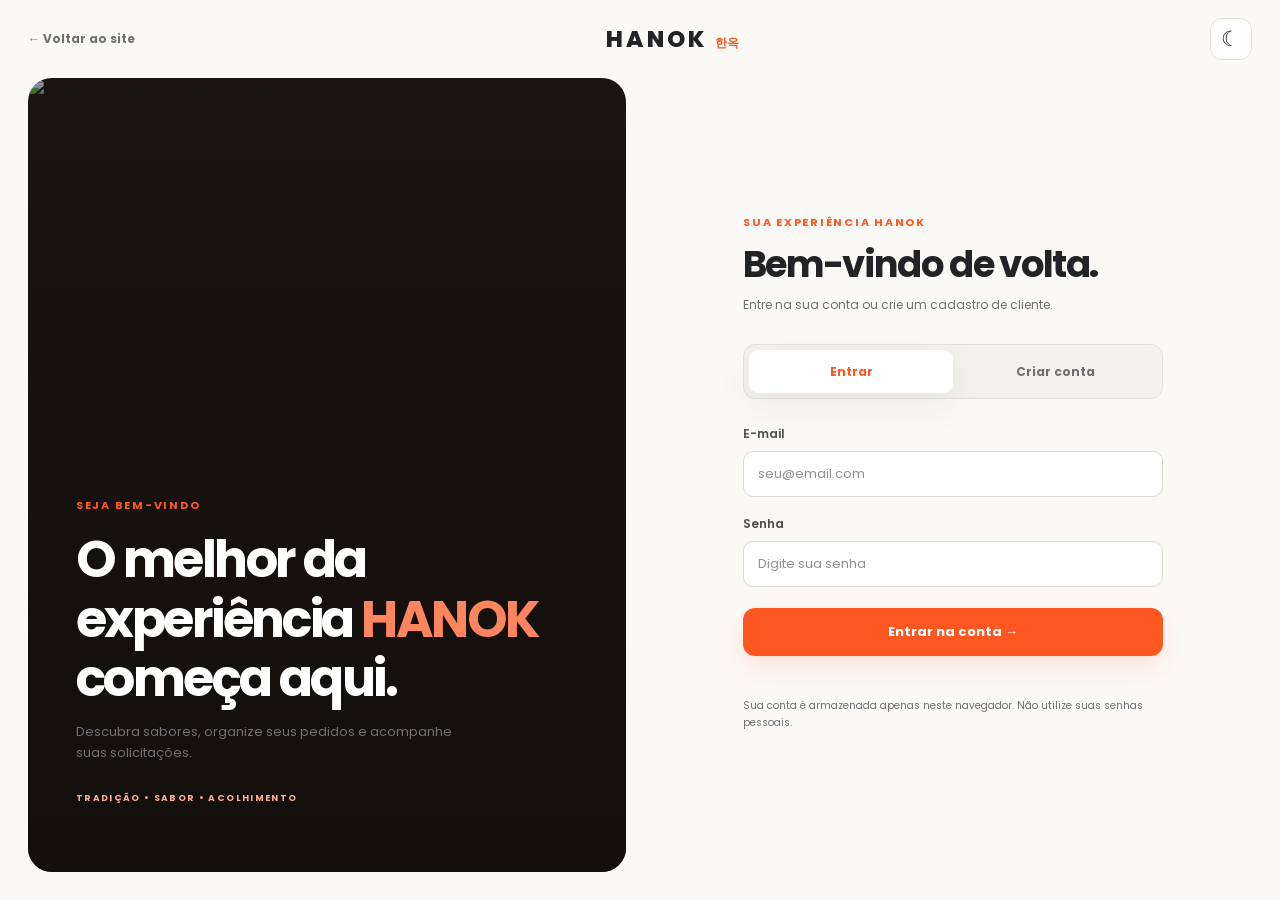
==== commit 9a29941c: "style: refinar controles do carrossel, animacoes e textos do site" ====
--- a/project/admin.html
+++ b/project/admin.html
@@ -26,7 +26,7 @@
         <a href="index.html" class="side-link" data-page-transition><span class="side-ico">↗</span> Visitar site</a>
         <a href="identidade.html" class="side-link" data-page-transition><span class="side-ico">◈</span> Identidade visual</a>
       </nav>
-      <div class="sidebar-bottom"><div class="side-demo-tag">● Ambiente de demonstração</div><button type="button" class="side-link logout-link" id="admin-logout"><span class="side-ico">⇥</span> Sair da conta</button></div>
+      <div class="sidebar-bottom"><button type="button" class="side-link logout-link" id="admin-logout"><span class="side-ico">⇥</span> Sair da conta</button></div>
     </aside>
     <div class="dashboard-workspace">
       <header class="dashboard-topbar">
@@ -37,12 +37,11 @@
         <div class="admin-top-user"><span class="avatar avatar-admin">A</span><span><strong id="admin-name">Admin</strong><small>Administrador</small></span></div>
       </header>
       <main id="conteudo" class="dashboard-content">
-        <div class="prototype-warning"><strong>DEMONSTRAÇÃO LOCAL</strong><span>Contas, perfis e registros são simulados neste navegador. Sem servidor, MySQL ou autorização real.</span></div>
-        <div class="dashboard-heading"><div><span class="eyebrow">HANOK • CENTRAL DE CONTROLE</span><h1 id="view-title">Visão geral</h1><p id="view-description">Acompanhe as operações do protótipo em um só lugar.</p></div><div class="heading-actions"><span class="today-chip" id="today-chip"></span><button type="button" class="button button-primary button-small" id="main-cta">+ Novo produto</button></div></div>
+        <div class="dashboard-heading"><div><span class="eyebrow">HANOK • CENTRAL DE CONTROLE</span><h1 id="view-title">Visão geral</h1><p id="view-description">Todos os detalhes da HANOK em um só lugar.</p></div><div class="heading-actions"><span class="today-chip" id="today-chip"></span><button type="button" class="button button-primary button-small" id="main-cta">+ Novo produto</button></div></div>
         <section class="dashboard-view active" data-page="overview" aria-label="Visão geral">
           <div class="dashboard-metrics">
             <article class="metric-tile"><div><span>Produtos no cardápio</span><strong id="stat-products">0</strong><small>Itens disponíveis</small></div><span class="metric-icon">◫</span></article>
-            <article class="metric-tile"><div><span>Pedidos registrados</span><strong id="stat-orders">0</strong><small>Simulados neste dispositivo</small></div><span class="metric-icon">▤</span></article>
+            <article class="metric-tile"><div><span>Pedidos registrados</span><strong id="stat-orders">0</strong><small>Pedidos cadastrados</small></div><span class="metric-icon">▤</span></article>
             <article class="metric-tile"><div><span>Reservas solicitadas</span><strong id="stat-reservations">0</strong><small>Aguardando gerenciamento</small></div><span class="metric-icon">◷</span></article>
             <article class="metric-tile"><div><span>Contas cadastradas</span><strong id="stat-users">0</strong><small>Clientes e administradores</small></div><span class="metric-icon">♙</span></article>
           </div>
@@ -50,16 +49,16 @@
           <section class="dash-feature"><div class="dash-feature-copy"><span class="eyebrow">FEITO PARA O SEU NEGÓCIO</span><h2>O cuidado da HANOK, em cada detalhe.</h2><p>Gerencie produtos, atendimentos e perfis com uma experiência centralizada.</p></div><img src="https://images.unsplash.com/photo-1544025162-d76694265947?auto=format&fit=crop&w=950&q=80" alt="Prato ilustrativo de gastronomia" loading="lazy"></section>
         </section>
         <section class="dashboard-view" data-page="products" aria-label="Gerenciamento de cardápio" hidden>
-          <div class="panel-heading"><div><h2>Itens do cardápio</h2><p>Crie, edite e exclua produtos ilustrativos.</p></div><button id="reset-products" type="button" class="button button-outline button-small">Restaurar exemplos</button></div>
+          <div class="panel-heading"><div><h2>Itens do cardápio</h2><p>Organize o cardápio e destaque seus melhores sabores.</p></div><button id="reset-products" type="button" class="button button-outline button-small">Restaurar cardápio</button></div>
           <div class="dashboard-two-col product-admin-layout"><form id="product-form" class="dash-card input-card"><h3 id="product-form-title">Adicionar produto</h3><input type="hidden" name="id"><label>Nome do produto<input type="text" name="name" maxlength="75" minlength="2" required placeholder="Ex.: Japchae"></label><label>Descrição<textarea name="description" maxlength="240" rows="3" minlength="5" required placeholder="Descreva os ingredientes..."></textarea></label><div class="form-row"><label>Categoria<select name="category" required><option value="entradas">Entradas</option><option value="pratos">Pratos</option><option value="bebidas">Bebidas</option></select></label><label>Preço (R$)<input name="price" type="number" step="0.01" min="0.01" max="99999" required placeholder="0,00"></label></div><label>Imagem (URL HTTPS)<input type="url" name="image" maxlength="400" placeholder="https://images.unsplash.com/..."></label><div class="form-actions"><button class="button button-primary" type="submit" id="save-product">Adicionar produto</button><button class="button button-outline" type="button" id="cancel-edit" hidden>Cancelar</button></div><p id="product-feedback" role="status" aria-live="polite" class="form-feedback"></p></form><div class="dash-card"><div class="dash-card-heading"><h3>Produtos cadastrados</h3><span class="count-pill" id="product-count">0 itens</span></div><div id="products-list" class="record-stack" aria-live="polite"></div></div></div>
         </section>
-        <section class="dashboard-view" data-page="orders" aria-label="Pedidos" hidden><div class="panel-heading"><div><h2>Gerenciar pedidos</h2><p>Acompanhe os estágios do preparo. Todos os pedidos são simulações locais.</p></div></div><div class="dash-card"><div id="orders-list" class="record-stack" aria-live="polite"></div></div></section>
-        <section class="dashboard-view" data-page="reservations" aria-label="Reservas" hidden><div class="panel-heading"><div><h2>Controle de reservas</h2><p>Altere o status de solicitações feitas no protótipo.</p></div></div><div class="dash-card"><div id="reservations-list" class="record-stack" aria-live="polite"></div></div></section>
+        <section class="dashboard-view" data-page="orders" aria-label="Pedidos" hidden><div class="panel-heading"><div><h2>Gerenciar pedidos</h2><p>Acompanhe as etapas de cada pedido.</p></div></div><div class="dash-card"><div id="orders-list" class="record-stack" aria-live="polite"></div></div></section>
+        <section class="dashboard-view" data-page="reservations" aria-label="Reservas" hidden><div class="panel-heading"><div><h2>Controle de reservas</h2><p>Organize os horários e acompanhe as solicitações.</p></div></div><div class="dash-card"><div id="reservations-list" class="record-stack" aria-live="polite"></div></div></section>
         <section class="dashboard-view" data-page="users" aria-label="Usuários e acessos" hidden>
-          <div class="panel-heading"><div><h2>Usuários cadastrados</h2><p>Gerencie perfis <strong>cliente</strong> e <strong>administrador</strong> — somente neste dispositivo.</p></div><span class="count-pill" id="user-count">0 usuários</span></div>
+          <div class="panel-heading"><div><h2>Usuários cadastrados</h2><p>Gerencie perfis <strong>cliente</strong> e <strong>administrador</strong>.</p></div><span class="count-pill" id="user-count">0 usuários</span></div>
           <div class="dash-card table-panel"><div class="table-scroll"><table class="users-table"><thead><tr><th>Usuário</th><th>Perfil</th><th>Status</th><th>Cadastro</th><th>Gerenciar acesso</th></tr></thead><tbody id="users-tbody"></tbody></table></div><div id="users-empty" class="empty-state" hidden>Nenhum usuário encontrado.</div></div>
         </section>
-        <section class="dashboard-view" data-page="settings" aria-label="Configurações" hidden><div class="dashboard-two-col"><section class="dash-card"><h2>Experiência visual</h2><p>Defina a aparência do site e do painel. A preferência é mantida no navegador.</p><div class="settings-option"><span><strong>Modo claro ou escuro</strong><small>Alterne quando quiser</small></span><button type="button" data-theme-toggle class="button button-outline button-small">Alternar tema <span data-theme-icon>☾</span></button></div><div class="settings-option"><span><strong>Área do cliente</strong><small>Pedidos e reservas da sua conta</small></span><a class="text-action" href="minha-conta.html">Minha conta →</a></div></section><section class="dash-card"><h2>Sobre esta demonstração</h2><p>Os dados residem no localStorage e a sessão no sessionStorage. Qualquer pessoa com acesso ao navegador pode inspecioná-los ou alterá-los. A autorização é somente visual, não protege uma API real.</p><div class="info-note compact"><strong>Para produção</strong><p>Implementar autenticação, autorização no servidor, banco MySQL, monitoramento, rate limit e política de privacidade.</p></div></section></div></section>
+        <section class="dashboard-view" data-page="settings" aria-label="Configurações" hidden><div class="dashboard-two-col"><section class="dash-card"><h2>Experiência visual</h2><p>Defina a aparência do site e do painel. A preferência é mantida no navegador.</p><div class="settings-option"><span><strong>Modo claro ou escuro</strong><small>Alterne quando quiser</small></span><button type="button" data-theme-toggle class="button button-outline button-small">Alternar tema <span data-theme-icon>☾</span></button></div><div class="settings-option"><span><strong>Área do cliente</strong><small>Pedidos e reservas da sua conta</small></span><a class="text-action" href="minha-conta.html">Minha conta →</a></div></section><section class="dash-card"><h2>Atalhos da HANOK</h2><p>Acesse as principais áreas sempre que precisar.</p><div class="settings-option"><span><strong>Nosso cardápio</strong><small>Visualize pratos e preços</small></span><a class="text-action" href="index.html#cardapio">Explorar →</a></div><div class="settings-option"><span><strong>Identidade visual</strong><small>Marca, aplicações e paleta</small></span><a class="text-action" href="identidade.html">Conhecer →</a></div></section></div></section>
       </main>
     </div>
   </div>
--- a/project/css/styles.css
+++ b/project/css/styles.css
@@ -126,3 +126,64 @@
 @media (prefers-reduced-motion:reduce){html{scroll-behavior:auto}*,*::before,*::after{animation-duration:.01ms!important;transition-duration:.01ms!important}}
 
 .palette-grid .palette-orange{background:#ff5722}.palette-grid .palette-black{background:#101013}.palette-grid .palette-white{background:#f4f4f5}
+
+
+/* Ajustes solicitados: carrossel da apresentação e cards do cardápio */
+.hero-carousel{display:grid;gap:16px}.carousel-stage{position:relative;min-height:540px;overflow:hidden}.carousel-slide{position:absolute;inset:0;opacity:0;transform:translateX(24px) scale(.985);transition:opacity .45s ease,transform .45s ease;pointer-events:none}.carousel-slide.is-active{opacity:1;transform:none;pointer-events:auto}.carousel-slide .dish-caption{background:linear-gradient(180deg,#0b0b10bc,#09090dcc);backdrop-filter:blur(10px)}.carousel-control{position:absolute;top:50%;transform:translateY(-50%);width:44px;height:44px;border-radius:50%;border:1px solid #ffffff30;background:#111116cc;color:#fff;font-size:26px;display:grid;place-items:center;z-index:3;box-shadow:0 16px 30px #0000002c}.carousel-control:hover{background:var(--orange);border-color:var(--orange)}.carousel-control.prev{left:16px}.carousel-control.next{right:16px}.carousel-indicators{display:flex;justify-content:center;gap:10px}.carousel-dot{width:11px;height:11px;border-radius:999px;border:0;background:#ffffff52;transition:all .25s ease}.carousel-dot.is-active{width:34px;background:var(--orange)}
+.menu-grid{gap:28px}.product-card{border-radius:24px;border:1px solid #ffffff21;box-shadow:0 18px 36px #00000010;overflow:hidden}.product-card:hover{transform:translateY(-6px);border-color:#ff57228f;box-shadow:0 22px 44px #ff572218}.product-image{height:260px;background:linear-gradient(145deg,#3a2822,#121217)}.product-image::after{content:'';position:absolute;inset:0;background:linear-gradient(180deg,#1110 20%,#0e0e14b8 100%)}.product-image img{height:100%;width:100%;object-fit:cover;transition:transform .45s ease}.product-card:hover .product-image img{transform:scale(1.08)}.product-tag{top:14px;right:14px;z-index:2;background:#101013e6;border-color:#ffffff1f;box-shadow:0 12px 24px #00000017}.product-image-overlay{position:absolute;left:18px;right:18px;bottom:16px;z-index:2;display:grid;gap:4px;color:#fff}.product-image-title{font-size:20px;line-height:1.1;letter-spacing:-.03em}.product-visual-note{font-size:11px;color:#fff2e8}.product-content{padding:22px 22px 24px}.product-heading h3{font-size:25px;line-height:1.05;letter-spacing:-.04em}.product-content p{font-size:13px;line-height:1.7;margin:14px 0 18px;color:var(--muted);display:-webkit-box;-webkit-line-clamp:3;-webkit-box-orient:vertical;overflow:hidden}.product-meta{display:flex;flex-wrap:wrap;gap:9px;margin-bottom:18px}.menu-meta-chip{display:inline-flex;align-items:center;gap:7px;padding:8px 12px;border-radius:999px;background:#ff572214;border:1px solid #ff572235;font-size:11px;font-weight:700;color:var(--orange)}.menu-meta-chip-soft{background:var(--surface-alt);border-color:var(--surface-edge);color:var(--text)}.product-card .button{min-height:48px;font-size:13px;border-radius:14px}
+@media (max-width:760px){.carousel-stage{min-height:430px}.product-image{height:230px}.product-heading h3{font-size:22px}}
+@media (max-width:540px){.carousel-stage{min-height:360px}.carousel-control{width:38px;height:38px;font-size:22px}.product-image{height:250px}.product-image-title{font-size:18px}.product-heading h3{font-size:20px}.product-content{padding:18px 18px 22px}}
+
+
+/* Hero com carrossel de fundo */
+.hero-bg-hero{position:relative;overflow:hidden;min-height:720px;display:flex;align-items:center;background:#06070a}.hero-bg-carousel{position:absolute;inset:0;z-index:0}.hero-bg-slide{position:absolute;inset:0;background-size:cover;background-position:center;opacity:0;transform:scale(1.03);transition:opacity .8s ease,transform 6s ease}.hero-bg-slide.is-active{opacity:1;transform:scale(1)}.hero-bg-fade{position:absolute;inset:0;background:linear-gradient(90deg,rgba(5,6,9,.92) 0%,rgba(5,6,9,.78) 36%,rgba(10,12,18,.45) 65%,rgba(10,12,18,.7) 100%)}.hero-bg-overlay{position:absolute;inset:0;background:radial-gradient(circle at center,#ff572218 0%,transparent 45%),linear-gradient(180deg,rgba(0,0,0,.12),rgba(0,0,0,.35))}.hero-grid-bg{position:relative;z-index:2;grid-template-columns:minmax(0,1.1fr) minmax(280px,.55fr);gap:44px;align-items:end}.hero-copy-on-bg{max-width:700px}.hero-copy-on-bg .eyebrow,.hero-copy-on-bg h1,.hero-copy-on-bg h1 span,.hero-copy-on-bg p,.hero-highlights-dark strong,.hero-highlights-dark span{color:#fff}.hero-copy-on-bg p{max-width:640px;color:#e6d8d1}.button-on-dark{border-color:#ffffff34;background:#121419b0;color:#fff}.button-on-dark:hover{background:#1b1e24}.hero-highlights-dark{border-top-color:#ffffff1f}.hero-highlights-dark strong{font-size:29px}.hero-highlights-dark span{color:#c6c8d1}.hero-floating-panel{position:relative;justify-self:end;align-self:center;display:grid;gap:18px;min-width:290px}.hero-panel-card{background:rgba(12,14,19,.72);backdrop-filter:blur(14px);border:1px solid #ffffff1c;border-radius:26px;padding:24px;box-shadow:0 25px 60px #00000038}.hero-panel-kicker{display:block;font-size:11px;letter-spacing:.14em;text-transform:uppercase;color:#ff9a7d;font-weight:700;margin-bottom:12px}.hero-panel-title{display:block;font-size:28px;line-height:1.08;letter-spacing:-.04em;color:#fff;margin-bottom:10px}.hero-panel-card p{color:#d4d7df;font-size:14px;line-height:1.7;margin:0 0 18px}.hero-indicators{justify-content:flex-start}.hero-sticker{position:absolute;top:-18px;left:18px;z-index:2}.hero-bg-control{top:auto;bottom:26px;transform:none}.hero-bg-control.prev{right:78px;left:auto}.hero-bg-control.next{right:24px}.hero-bg-hero .carousel-dot{background:#ffffff63}.hero-bg-hero .carousel-dot.is-active{background:var(--orange)}
+@media (max-width:980px){.hero-bg-hero{min-height:760px}.hero-grid-bg{grid-template-columns:1fr}.hero-floating-panel{justify-self:start;max-width:420px}.hero-copy-on-bg{max-width:none}}
+@media (max-width:760px){.hero-bg-hero{min-height:680px;padding-top:88px}.hero-grid-bg{gap:28px;align-items:center}.hero-panel-title{font-size:23px}.hero-panel-card{padding:20px}.hero-highlights-dark strong{font-size:22px}}
+@media (max-width:540px){.hero-bg-hero{min-height:620px}.hero-bg-fade{background:linear-gradient(180deg,rgba(5,6,9,.74) 0%,rgba(5,6,9,.84) 44%,rgba(5,6,9,.95) 100%)}.hero-floating-panel{min-width:0;width:100%}.hero-panel-title{font-size:20px}.hero-panel-card p{font-size:13px}.hero-bg-control{bottom:18px}.hero-bg-control.prev{right:70px}.hero-bg-control.next{right:18px}}
+
+/* HANOK — apresentação e microinterações refinadas */
+.hero-bg-hero{isolation:isolate;min-height:730px;padding-block:110px 100px;background:#0a0b0e}
+.hero-bg-slide{background-position:center 45%;will-change:opacity,transform;transform:scale(1.12);transition:opacity 1.05s ease,transform 7.2s cubic-bezier(.22,.55,.3,1)}
+.hero-bg-slide.is-active{transform:scale(1.025)}
+.hero-bg-fade{background:linear-gradient(90deg,rgba(8,9,12,.94) 0%,rgba(8,9,12,.79) 33%,rgba(8,9,12,.42) 68%,rgba(8,9,12,.64) 100%)}
+.hero-bg-overlay{background:linear-gradient(0deg,#0a0b0ed1,transparent 37%),radial-gradient(circle at 85% 30%,rgba(255,87,34,.20),transparent 50%)}
+.hero-grid-bg{grid-template-columns:minmax(0,1.1fr) minmax(275px,.58fr);gap:clamp(30px,6vw,90px);align-items:center}
+.hero-copy-on-bg{animation:hanok-hero-entrance .8s both}.hero-copy-on-bg h1{max-width:800px;text-shadow:0 14px 36px #0003}
+.hero-copy-on-bg .eyebrow{color:#ff8a66}.hero-copy-on-bg h1{color:#fff}.hero-copy-on-bg h1 span{color:#ff6541}
+.hero-highlights-dark{border-top:1px solid #ffffff36}.hero-highlights-dark strong{color:white}.hero-highlights-dark span{color:#ded4cd}
+.hero-floating-panel{justify-self:end;width:min(100%,335px);min-width:0;gap:19px}
+.hero-panel-card{background:rgba(12,14,19,.48);border:1px solid #ffffff3b;border-left:3px solid #ff683d;backdrop-filter:blur(17px);box-shadow:0 20px 60px #0004;padding:25px 25px 23px;border-radius:22px}
+.hero-panel-kicker{color:#ff9b77;font-size:10px;letter-spacing:.17em}
+.hero-panel-title{font-size:clamp(24px,2.4vw,34px);color:#fff;line-height:1.12}
+.hero-panel-card p{font-size:13px;color:#f2e9e5;line-height:1.75;margin-bottom:0}
+.hero-title-animate{animation:hanok-copy-swap .48s both}
+.hero-carousel-navigation{display:flex;align-items:center;gap:14px;padding:0 3px;justify-content:flex-start}
+.hero-bg-control,.hero-bg-control.prev,.hero-bg-control.next{position:static;inset:auto;transform:none;display:grid;place-items:center;flex:0 0 52px;width:52px;height:52px;border-radius:50%;border:2px solid rgba(255,255,255,.96);background:#ff5722;color:#fff;box-shadow:0 8px 20px #0007,0 0 0 4px #ff572218;transition:background .24s,box-shadow .24s,transform .24s;color:#fff}
+.hero-bg-control svg{width:23px;height:23px;transition:transform .2s}
+.hero-bg-control:hover{transform:translateY(-3px);background:#fff;color:#f45125;box-shadow:0 14px 24px #0006,0 0 0 5px #ff572238}
+.hero-bg-control.prev:hover svg{transform:translateX(-3px)}.hero-bg-control.next:hover svg{transform:translateX(3px)}
+.hero-bg-control:focus-visible,.hero-carousel-navigation .carousel-dot:focus-visible{outline:3px solid #fff;outline-offset:5px}
+.hero-indicators{display:flex;align-items:center;gap:10px;margin:0 3px}
+.hero-bg-hero .carousel-dot{width:13px;height:13px;border:2px solid #fff;background:rgba(255,255,255,.67);opacity:1;box-shadow:0 2px 10px #0008;cursor:pointer;transition:background .22s,width .22s,transform .22s}
+.hero-bg-hero .carousel-dot:hover{background:#fff;transform:scale(1.2)}
+.hero-bg-hero .carousel-dot.is-active{width:42px;background:#ff5722;border-color:#fff;box-shadow:0 2px 11px #ff57228a}
+.hero-slide-index{display:flex;align-items:baseline;gap:5px;color:#e4d7d2;font-size:12px;white-space:nowrap;font-weight:700;letter-spacing:.07em}
+.hero-slide-index b{font-size:18px;color:#fff}.hero-slide-index span{opacity:.75}
+html[data-theme=light] .hero.hero-bg-hero{background:#0a0b0e}
+html[data-theme=light] .hero-copy-on-bg h1,html[data-theme=light] .hero-copy-on-bg p,html[data-theme=light] .hero-highlights-dark strong{color:#fff}
+html[data-theme=light] .hero-copy-on-bg h1 span{color:#ff6541}
+html[data-theme=light] .hero-highlights-dark{border-color:#ffffff30}
+html[data-theme=light] .hero-highlights-dark span{color:#eee4de}
+html[data-theme=light] .hero-bg-hero .button-on-dark{background:#18181bd2;color:#fff;border-color:#ffffff75}
+html[data-theme=light] .hero-bg-hero .button-on-dark:hover{background:#ff5722;color:#fff}
+.reservation-feature{display:flex;align-items:flex-start;gap:14px;margin-top:27px;padding:16px 19px;background:#ff572213;border:1px solid #ff572247;border-radius:15px}
+.reservation-feature>span{color:#ff764f;font-size:27px;line-height:1}.reservation-feature strong{display:block;color:var(--text);font-size:13px}
+.reservation-feature p{font-size:12px;line-height:1.6;margin-top:4px;color:var(--muted)}
+.form-disclosure{font-size:11px;line-height:1.65;color:var(--muted);margin:6px 0 0}
+.menu-grid .product-card{transform-origin:center bottom}.cart-attention{animation:hanok-cart-pop .6s cubic-bezier(.2,1.8,.35,1) both}
+@keyframes hanok-copy-swap{from{opacity:.25;transform:translateY(10px)}to{opacity:1;transform:translateY(0)}}
+@keyframes hanok-cart-pop{0%,100%{transform:scale(1)}30%{transform:scale(1.11)}60%{transform:scale(.97)}}
+@keyframes hanok-hero-entrance{from{opacity:0;transform:translateY(22px)}to{opacity:1;transform:translateY(0)}}
+@media(max-width:980px){.hero-bg-hero{min-height:780px;padding-block:95px 75px}.hero-grid-bg{grid-template-columns:1fr;gap:35px}.hero-floating-panel{max-width:540px;width:100%;justify-self:center;display:flex;flex-wrap:wrap;align-items:center}.hero-panel-card{flex:1;min-width:260px}.hero-carousel-navigation{flex:1 1 100%;justify-content:center}}
+@media(max-width:760px){.hero-bg-hero{padding-block:75px 65px}.hero-floating-panel{max-width:540px}.hero-bg-control,.hero-bg-control.prev,.hero-bg-control.next{flex-basis:47px;width:47px;height:47px}}
+@media(max-width:540px){.hero-bg-hero{min-height:760px;padding-top:78px;padding-bottom:65px}.hero-bg-fade{background:linear-gradient(180deg,#09090cb8 0%,#09090caa 45%,#09090cdd 100%)}.hero-floating-panel{max-width:none;gap:14px}.hero-panel-card{padding:19px}.hero-panel-title{font-size:24px}.hero-panel-card p{font-size:12px}.hero-carousel-navigation{gap:12px}.hero-indicators{gap:7px}.hero-bg-hero .carousel-dot{width:12px;height:12px}.hero-bg-hero .carousel-dot.is-active{width:32px}.hero-slide-index{font-size:10px}}
--- a/project/css/modern.css
+++ b/project/css/modern.css
@@ -197,3 +197,31 @@
  .site-header .primary-nav{max-width:100vw}
  .header-inner .site-actions{gap:5px}
 }
+
+/* Movimento com propósito: navegação, revelação e respostas visuais */
+.scroll-progress{position:fixed;top:0;left:0;width:100%;height:3px;background:linear-gradient(90deg,#ff4e24,#ffac7c,#ff4e24);z-index:500;transform:scaleX(0);transform-origin:left;pointer-events:none;box-shadow:0 0 12px #ff572277}
+.site-header{transition:background .24s,box-shadow .24s}.site-header:hover{box-shadow:0 12px 33px #0002}
+.primary-nav a{position:relative}.primary-nav a:not(.nav-secondary)::after{content:'';position:absolute;bottom:2px;left:0;right:0;height:2px;border-radius:999px;background:var(--orange);transform:scaleX(0);transform-origin:left;transition:transform .26s ease}.primary-nav a:hover::after,.primary-nav a:focus-visible::after{transform:scaleX(1)}
+.button-primary{position:relative;overflow:hidden;isolation:isolate;transition:background .25s,border-color .25s,box-shadow .25s,transform .25s}.button-primary::before{content:'';position:absolute;inset:-30% auto -30% -80%;width:35%;background:linear-gradient(90deg,transparent,#ffffff50,transparent);transform:skewX(-22deg);transition:left .55s ease;pointer-events:none}.button-primary:hover::before{left:145%}.button-primary:hover:not(:disabled){transform:translateY(-3px);box-shadow:0 14px 30px #ff572246}.button-primary:active:not(:disabled){transform:translateY(0) scale(.98)}
+.value-card{transition:transform .32s cubic-bezier(.2,.75,.24,1),box-shadow .32s,border-color .3s}.value-card:hover{transform:translateY(-8px);box-shadow:0 18px 36px #ff572220}.value-letter{transition:transform .4s cubic-bezier(.2,.85,.26,1),background .3s}.value-card:hover .value-letter{transform:rotate(-8deg) scale(1.13);background:#ff572229}
+.editorial-gallery figure::after{transition:opacity .4s}.editorial-gallery figure:hover::after{opacity:.75}.editorial-gallery figcaption{transition:transform .4s}.editorial-gallery figure:hover figcaption{transform:translateY(-6px)}
+.product-card{transition:transform .35s cubic-bezier(.2,.8,.25,1),box-shadow .35s,border-color .35s}.product-card:hover{transform:translateY(-8px);box-shadow:0 26px 55px #ff572222}
+.menu-meta-chip{transition:background .25s,transform .25s}.product-card:hover .menu-meta-chip{transform:translateY(-2px)}
+.filter-button{transition:background .25s,color .25s,transform .25s,box-shadow .25s}.filter-button.active{box-shadow:0 5px 17px #ff572239}.filter-button:active{transform:scale(.96)}
+.form-card,.dash-card,.auth-card{transition:box-shadow .28s,border-color .28s}.form-card:focus-within,.dash-card:focus-within{box-shadow:0 20px 45px #ff572216;border-color:#ff572257}
+.cart-dialog[open]{animation:hanok-dialog-in .3s cubic-bezier(.2,.8,.25,1)}.cart-dialog::backdrop{animation:hanok-backdrop-in .28s both}
+.reveal-ready.is-visible .value-card{animation:hanok-card-rise .58s both}.reveal-ready.is-visible .value-card:nth-child(2){animation-delay:70ms}.reveal-ready.is-visible .value-card:nth-child(3){animation-delay:140ms}.reveal-ready.is-visible .value-card:nth-child(4){animation-delay:210ms}.reveal-ready.is-visible .value-card:nth-child(5){animation-delay:280ms}
+.card-reveal-ready{opacity:0;translate:0 32px;transition:opacity .55s ease,translate .6s cubic-bezier(.18,.86,.25,1),transform .3s,border-color .3s,box-shadow .3s;transition-delay:var(--stagger,0ms)}
+.card-reveal-ready.is-visible{opacity:1;translate:0 0}
+@keyframes hanok-card-rise{from{opacity:0;transform:translateY(24px) scale(.97)}to{opacity:1;transform:translateY(0) scale(1)}}
+@keyframes hanok-dialog-in{from{opacity:0;transform:translateY(22px) scale(.97)}to{opacity:1;transform:none}}
+@keyframes hanok-backdrop-in{from{opacity:0}to{opacity:1}}
+@media(prefers-reduced-motion:reduce){.hero-bg-slide{transition:none!important;transform:none!important}.hero-title-animate,.hero-copy-on-bg,.cart-attention,.cart-dialog[open],.cart-dialog::backdrop,.reveal-ready.is-visible .value-card{animation:none!important}.card-reveal-ready{opacity:1!important;translate:none!important;transition:none!important}.scroll-progress{display:none}.button-primary::before{display:none!important}}
+
+/* O herói permanece escuro mesmo com o tema claro: preservar contraste do conteúdo. */
+html[data-theme=light] .hero-bg-hero .hero-highlights-dark strong,
+html[data-theme=light] .hero-bg-hero .hero-highlights-dark span,
+html[data-theme=light] .hero-bg-hero .hero-panel-title,
+html[data-theme=light] .hero-bg-hero .hero-panel-card p {color:#fff}
+html[data-theme=light] .hero-bg-hero .hero-panel-card p {color:#f0e7e3}
+html[data-theme=light] .hero-bg-hero .hero-panel-kicker {color:#ffab8d}
